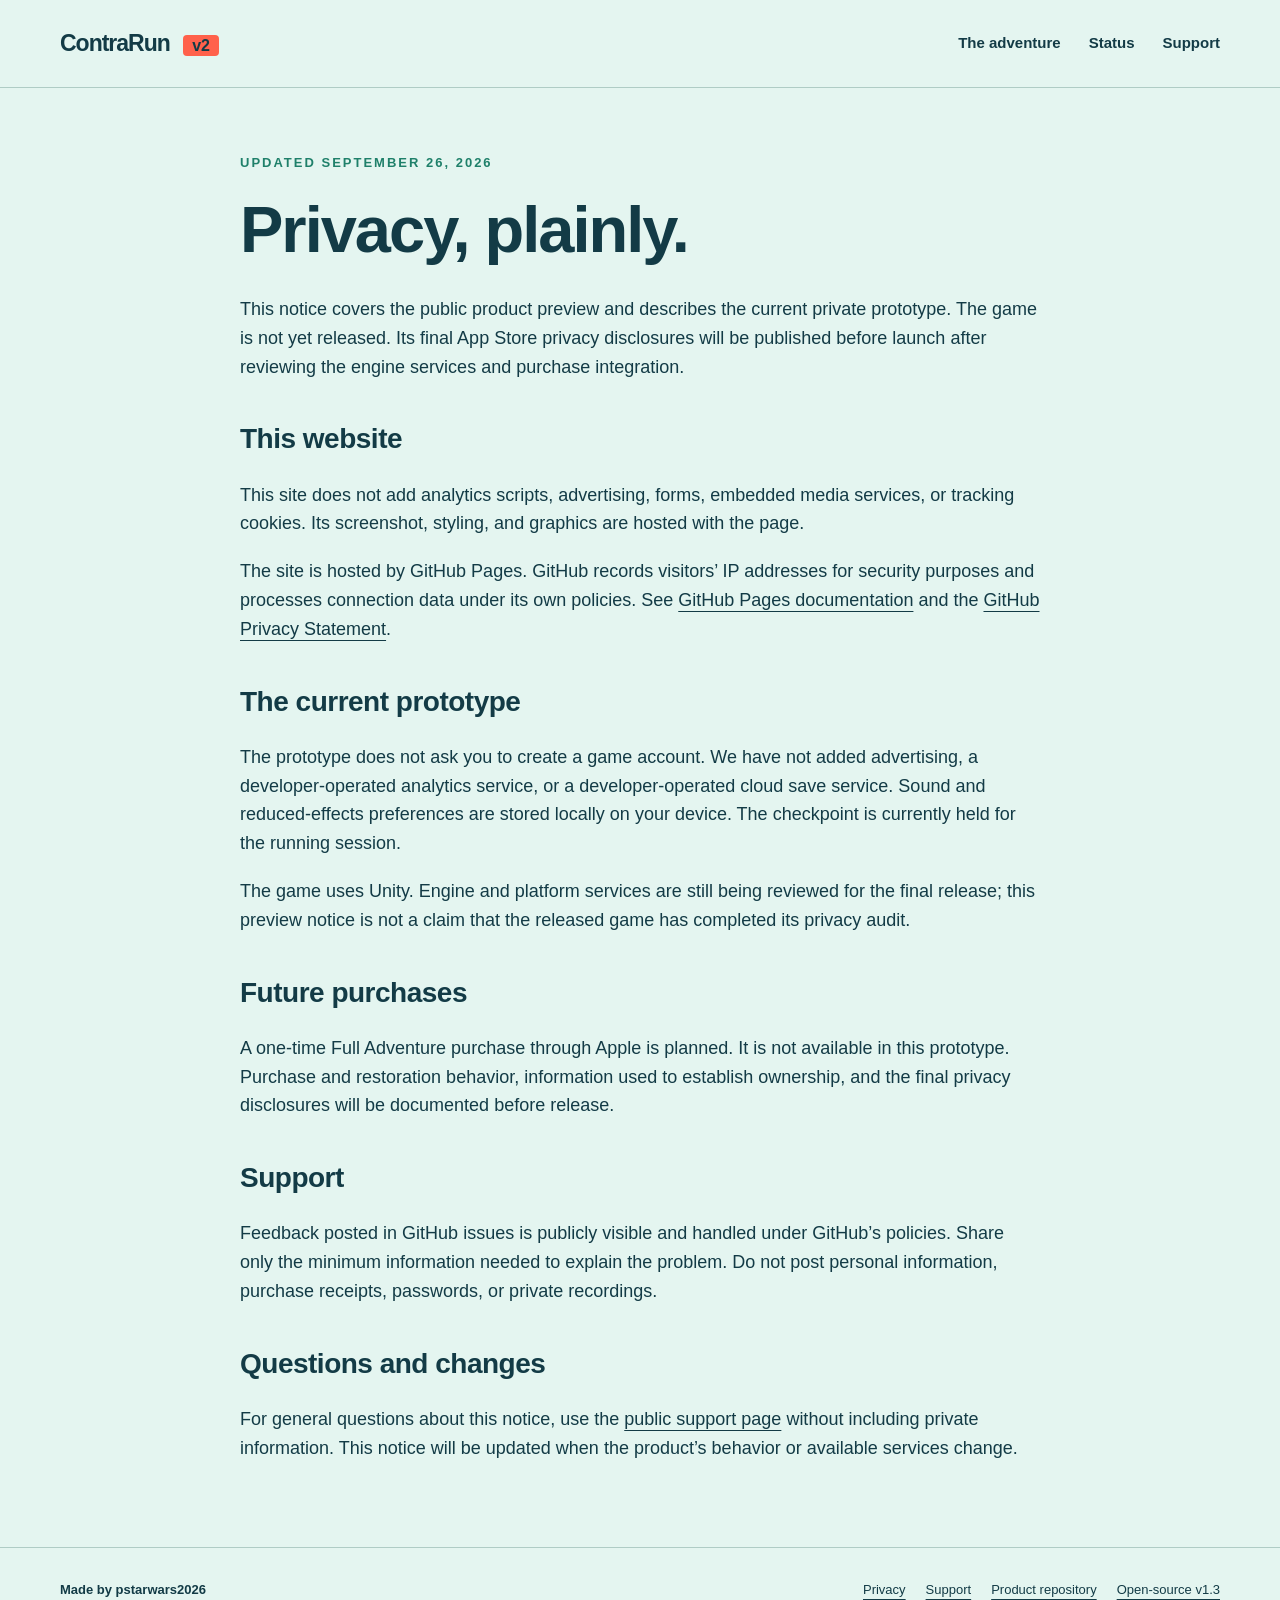
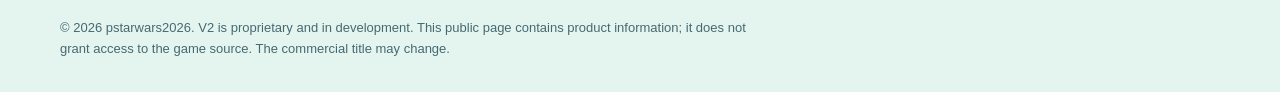
==== privacy.html @ 37de3c6c "Publish product preview, support, privacy and development status" ====
<!doctype html><html lang="en"><head><meta charset="utf-8"><meta name="viewport" content="width=device-width,initial-scale=1"><meta name="description" content="Privacy information for this product preview website and the private ContraRun v2 prototype."><meta name="theme-color" content="#e4f5f0"><title>Privacy notice · ContraRun v2</title><link rel="stylesheet" href="style.css"><link rel="icon" href="assets/mark.svg" type="image/svg+xml"></head><body><a class="skip" href="#main">Skip to content</a><header><nav class="wrap" aria-label="Main navigation"><a class="brand" href="./">ContraRun <span>v2</span></a><div class="navlinks"><a href="./#adventure">The adventure</a><a href="status.html">Status</a><a href="support.html">Support</a></div></nav></header><main id="main" class="content wrap"><p class="eyebrow">Updated September 26, 2026</p><h1>Privacy, plainly.</h1><p>This notice covers the public product preview and describes the current private prototype. The game is not yet released. Its final App Store privacy disclosures will be published before launch after reviewing the engine services and purchase integration.</p><h2>This website</h2><p>This site does not add analytics scripts, advertising, forms, embedded media services, or tracking cookies. Its screenshot, styling, and graphics are hosted with the page.</p><p>The site is hosted by GitHub Pages. GitHub records visitors’ IP addresses for security purposes and processes connection data under its own policies. See <a href="https://docs.github.com/en/pages/getting-started-with-github-pages/what-is-github-pages">GitHub Pages documentation</a> and the <a href="https://docs.github.com/en/site-policy/privacy-policies/github-general-privacy-statement">GitHub Privacy Statement</a>.</p><h2>The current prototype</h2><p>The prototype does not ask you to create a game account. We have not added advertising, a developer-operated analytics service, or a developer-operated cloud save service. Sound and reduced-effects preferences are stored locally on your device. The checkpoint is currently held for the running session.</p><p>The game uses Unity. Engine and platform services are still being reviewed for the final release; this preview notice is not a claim that the released game has completed its privacy audit.</p><h2>Future purchases</h2><p>A one-time Full Adventure purchase through Apple is planned. It is not available in this prototype. Purchase and restoration behavior, information used to establish ownership, and the final privacy disclosures will be documented before release.</p><h2>Support</h2><p>Feedback posted in GitHub issues is publicly visible and handled under GitHub’s policies. Share only the minimum information needed to explain the problem. Do not post personal information, purchase receipts, passwords, or private recordings.</p><h2>Questions and changes</h2><p>For general questions about this notice, use the <a href="https://github.com/pstarwars2026/contra-run-v2/issues/new/choose">public support page</a> without including private information. This notice will be updated when the product’s behavior or available services change.</p></main><footer><div class="wrap"><div class="footrow"><strong>Made by pstarwars2026</strong><div class="footlinks"><a href="privacy.html">Privacy</a><a href="support.html">Support</a><a href="https://github.com/pstarwars2026/contra-run-v2">Product repository</a><a href="https://github.com/pstarwars2026/contra-run">Open-source v1.3</a></div></div><p>© 2026 pstarwars2026. V2 is proprietary and in development. This public page contains product information; it does not grant access to the game source. The commercial title may change.</p></div></footer></body></html>
---- style.css ----
@charset "UTF-8";
:root{--sky:#e4f5f0;--ink:#133b46;--coral:#ff614b;--sun:#f3ca65;--green:#1f806a;--paper:#fcfffe;--line:#afccc5;color-scheme:light}*{box-sizing:border-box}html{scroll-behavior:smooth}body{margin:0;background:var(--sky);color:var(--ink);font:18px/1.6 Avenir Next,Avenir,Segoe UI,sans-serif}a{color:inherit;text-underline-offset:5px}a:hover{color:var(--green)}a:focus-visible,summary:focus-visible{outline:3px solid var(--coral);outline-offset:5px}.skip{position:absolute;left:20px;top:-100px;background:white;padding:8px;z-index:10}.skip:focus{top:12px}.wrap{width:min(1160px,calc(100% - 48px));margin:auto}header{padding:25px 0;border-bottom:1px solid var(--line)}nav{display:flex;align-items:center;justify-content:space-between;gap:20px}.brand{font-weight:850;font-size:23px;text-decoration:none;letter-spacing:-1px}.brand span{background:var(--coral);color:var(--ink);padding:2px 9px;margin-left:8px;border-radius:4px;font-size:16px;letter-spacing:0}.navlinks{display:flex;gap:28px;font-size:15px;font-weight:700}.navlinks a{text-decoration:none}.eyebrow{font-size:13px;text-transform:uppercase;letter-spacing:2px;font-weight:800;color:var(--green)}.hero{padding:70px 0 40px}.hero-copy{display:grid;grid-template-columns:1.2fr 1fr;gap:60px;align-items:end}.hero h1{font-family:Avenir Next Condensed,Impact,Arial Narrow,sans-serif;font-size:clamp(56px,7.7vw,102px);line-height:.98;letter-spacing:-3px;margin:22px 0 25px;font-weight:900}.hero h1 span{color:var(--green)}.lede{font-size:20px;max-width:510px;margin:0 0 24px}.status-tag{display:inline-flex;align-items:center;gap:9px;font-size:13px;letter-spacing:.5px;font-weight:800;padding:7px 12px;border:1px solid var(--line);border-radius:30px}.status-tag:before{content:"";width:8px;height:8px;background:var(--coral);border-radius:50%}.actions{display:flex;gap:22px;align-items:center;flex-wrap:wrap;margin:25px 0}.button{display:inline-block;background:var(--ink);color:var(--paper);padding:13px 21px;text-decoration:none;border-radius:5px;font-size:15px;font-weight:800}.button:hover{background:var(--green);color:white}.note{font-size:14px;line-height:1.5;color:#466970}.screen{margin:40px 0 0;background:var(--ink);border:10px solid var(--ink);border-radius:8px;box-shadow:12px 12px 0 var(--sun);overflow:hidden}.screen figcaption{display:flex;justify-content:space-between;gap:15px;color:var(--paper);font:12px/1.5 Avenir Next,sans-serif;padding:5px 7px 14px;text-transform:uppercase;letter-spacing:1px}.screen img{width:100%;height:auto;display:block;border-radius:2px}.sequence{display:grid;grid-template-columns:repeat(3,1fr);gap:35px;padding:65px 0}.sequence article{border-top:4px solid var(--green);padding-top:15px}.sequence article:nth-child(2){border-color:var(--coral)}.sequence article:nth-child(3){border-color:var(--sun)}h2{font-size:clamp(29px,4vw,46px);line-height:1.15;letter-spacing:-1px;margin:12px 0 25px}h3{font-size:23px;line-height:1.3;margin:0 0 12px}p{margin:0 0 19px}.sequence p{font-size:16px;max-width:320px}.band{background:var(--paper);border-top:1px solid var(--line);border-bottom:1px solid var(--line);padding:70px 0}.split{display:grid;grid-template-columns:1fr 1.3fr;gap:65px}.tiers{display:grid;grid-template-columns:1fr 1fr;gap:30px}.tier{border-left:3px solid var(--green);padding-left:22px}.tier:last-child{border-color:var(--coral)}.tier ul{padding-left:20px;font-size:16px}.small{font-size:14px}.section{padding:65px 0}.status-list{margin:25px 0;list-style:none;padding:0}.status-list li{display:grid;grid-template-columns:180px 1fr;gap:25px;border-top:1px solid var(--line);padding:18px 0;font-size:17px}.status-list strong{color:var(--green)}.content{max-width:800px;padding-top:65px;padding-bottom:65px}.content h1{font-size:clamp(40px,6vw,65px);line-height:1.1;letter-spacing:-2px;margin:20px 0 30px}.content h2{font-size:28px;letter-spacing:-.5px;margin-top:42px}.content h3{font-size:21px;margin-top:28px}.content ul{padding-left:23px}.callout{padding:24px;background:var(--paper);border-left:4px solid var(--coral);margin:26px 0}table{border-collapse:collapse;width:100%;font-size:16px;margin:20px 0}th,td{text-align:left;border-bottom:1px solid var(--line);padding:13px 12px 13px 0;vertical-align:top}footer{border-top:1px solid var(--line);padding:32px 0;font-size:13px}.footrow{display:flex;justify-content:space-between;gap:25px}.footlinks{display:flex;gap:20px;flex-wrap:wrap}footer p{max-width:700px;margin:18px 0 0;color:#466970}@media(max-width:760px){.wrap{width:calc(100% - 36px)}nav{align-items:flex-start;gap:18px;flex-direction:column}.navlinks{gap:22px}.hero{padding-top:42px}.hero-copy,.split{grid-template-columns:1fr;gap:20px}.hero h1{letter-spacing:-2px;margin-top:18px}.lede{font-size:18px}.screen{border-width:6px;margin-top:25px;box-shadow:6px 6px 0 var(--sun)}.screen figcaption{font-size:9px;padding-bottom:8px;letter-spacing:.5px}.sequence{grid-template-columns:1fr;gap:26px;padding:45px 0}.sequence p{max-width:none}.tiers{gap:22px}.band,.section{padding:45px 0}.status-list li{grid-template-columns:1fr;gap:7px}.footrow{flex-direction:column}.content{padding-top:40px}.content h1{letter-spacing:-1px}}@media(max-width:410px){.tiers{grid-template-columns:1fr}.navlinks{font-size:14px;gap:18px}}@media(prefers-reduced-motion:reduce){html{scroll-behavior:auto}}
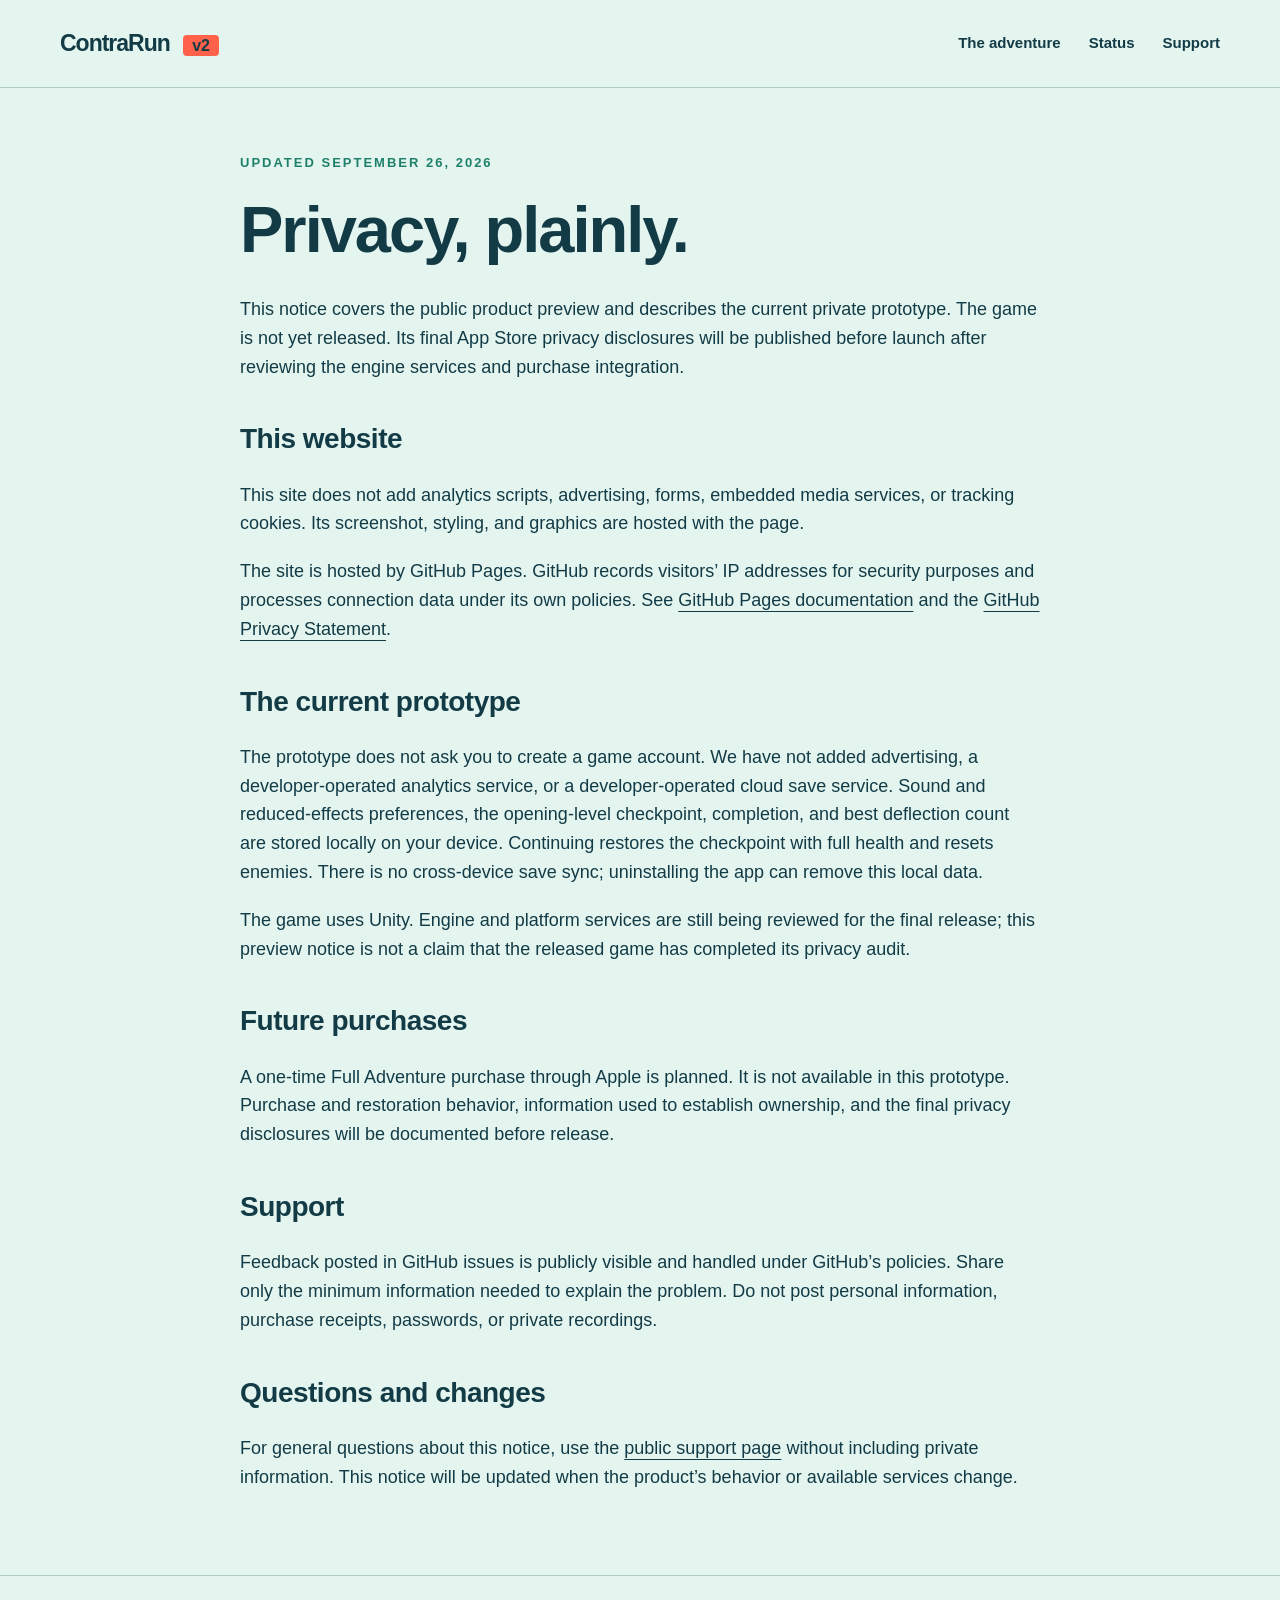
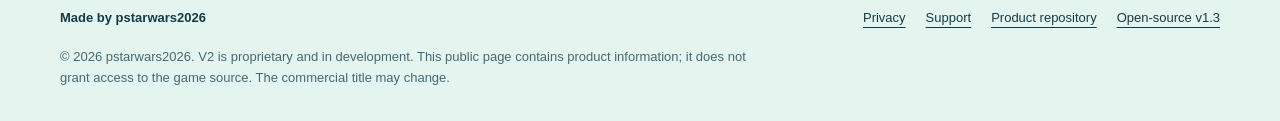
==== commit 63c84516: "Document local checkpoint continuation and completion" ====
--- a/privacy.html
+++ b/privacy.html
@@ -1 +1 @@
-<!doctype html><html lang="en"><head><meta charset="utf-8"><meta name="viewport" content="width=device-width,initial-scale=1"><meta name="description" content="Privacy information for this product preview website and the private ContraRun v2 prototype."><meta name="theme-color" content="#e4f5f0"><title>Privacy notice · ContraRun v2</title><link rel="stylesheet" href="style.css"><link rel="icon" href="assets/mark.svg" type="image/svg+xml"></head><body><a class="skip" href="#main">Skip to content</a><header><nav class="wrap" aria-label="Main navigation"><a class="brand" href="./">ContraRun <span>v2</span></a><div class="navlinks"><a href="./#adventure">The adventure</a><a href="status.html">Status</a><a href="support.html">Support</a></div></nav></header><main id="main" class="content wrap"><p class="eyebrow">Updated September 26, 2026</p><h1>Privacy, plainly.</h1><p>This notice covers the public product preview and describes the current private prototype. The game is not yet released. Its final App Store privacy disclosures will be published before launch after reviewing the engine services and purchase integration.</p><h2>This website</h2><p>This site does not add analytics scripts, advertising, forms, embedded media services, or tracking cookies. Its screenshot, styling, and graphics are hosted with the page.</p><p>The site is hosted by GitHub Pages. GitHub records visitors’ IP addresses for security purposes and processes connection data under its own policies. See <a href="https://docs.github.com/en/pages/getting-started-with-github-pages/what-is-github-pages">GitHub Pages documentation</a> and the <a href="https://docs.github.com/en/site-policy/privacy-policies/github-general-privacy-statement">GitHub Privacy Statement</a>.</p><h2>The current prototype</h2><p>The prototype does not ask you to create a game account. We have not added advertising, a developer-operated analytics service, or a developer-operated cloud save service. Sound and reduced-effects preferences are stored locally on your device. The checkpoint is currently held for the running session.</p><p>The game uses Unity. Engine and platform services are still being reviewed for the final release; this preview notice is not a claim that the released game has completed its privacy audit.</p><h2>Future purchases</h2><p>A one-time Full Adventure purchase through Apple is planned. It is not available in this prototype. Purchase and restoration behavior, information used to establish ownership, and the final privacy disclosures will be documented before release.</p><h2>Support</h2><p>Feedback posted in GitHub issues is publicly visible and handled under GitHub’s policies. Share only the minimum information needed to explain the problem. Do not post personal information, purchase receipts, passwords, or private recordings.</p><h2>Questions and changes</h2><p>For general questions about this notice, use the <a href="https://github.com/pstarwars2026/contra-run-v2/issues/new/choose">public support page</a> without including private information. This notice will be updated when the product’s behavior or available services change.</p></main><footer><div class="wrap"><div class="footrow"><strong>Made by pstarwars2026</strong><div class="footlinks"><a href="privacy.html">Privacy</a><a href="support.html">Support</a><a href="https://github.com/pstarwars2026/contra-run-v2">Product repository</a><a href="https://github.com/pstarwars2026/contra-run">Open-source v1.3</a></div></div><p>© 2026 pstarwars2026. V2 is proprietary and in development. This public page contains product information; it does not grant access to the game source. The commercial title may change.</p></div></footer></body></html>+<!doctype html><html lang="en"><head><meta charset="utf-8"><meta name="viewport" content="width=device-width,initial-scale=1"><meta name="description" content="Privacy information for this product preview website and the private ContraRun v2 prototype."><meta name="theme-color" content="#e4f5f0"><title>Privacy notice · ContraRun v2</title><link rel="stylesheet" href="style.css"><link rel="icon" href="assets/mark.svg" type="image/svg+xml"></head><body><a class="skip" href="#main">Skip to content</a><header><nav class="wrap" aria-label="Main navigation"><a class="brand" href="./">ContraRun <span>v2</span></a><div class="navlinks"><a href="./#adventure">The adventure</a><a href="status.html">Status</a><a href="support.html">Support</a></div></nav></header><main id="main" class="content wrap"><p class="eyebrow">Updated September 26, 2026</p><h1>Privacy, plainly.</h1><p>This notice covers the public product preview and describes the current private prototype. The game is not yet released. Its final App Store privacy disclosures will be published before launch after reviewing the engine services and purchase integration.</p><h2>This website</h2><p>This site does not add analytics scripts, advertising, forms, embedded media services, or tracking cookies. Its screenshot, styling, and graphics are hosted with the page.</p><p>The site is hosted by GitHub Pages. GitHub records visitors’ IP addresses for security purposes and processes connection data under its own policies. See <a href="https://docs.github.com/en/pages/getting-started-with-github-pages/what-is-github-pages">GitHub Pages documentation</a> and the <a href="https://docs.github.com/en/site-policy/privacy-policies/github-general-privacy-statement">GitHub Privacy Statement</a>.</p><h2>The current prototype</h2><p>The prototype does not ask you to create a game account. We have not added advertising, a developer-operated analytics service, or a developer-operated cloud save service. Sound and reduced-effects preferences, the opening-level checkpoint, completion, and best deflection count are stored locally on your device. Continuing restores the checkpoint with full health and resets enemies. There is no cross-device save sync; uninstalling the app can remove this local data.</p><p>The game uses Unity. Engine and platform services are still being reviewed for the final release; this preview notice is not a claim that the released game has completed its privacy audit.</p><h2>Future purchases</h2><p>A one-time Full Adventure purchase through Apple is planned. It is not available in this prototype. Purchase and restoration behavior, information used to establish ownership, and the final privacy disclosures will be documented before release.</p><h2>Support</h2><p>Feedback posted in GitHub issues is publicly visible and handled under GitHub’s policies. Share only the minimum information needed to explain the problem. Do not post personal information, purchase receipts, passwords, or private recordings.</p><h2>Questions and changes</h2><p>For general questions about this notice, use the <a href="https://github.com/pstarwars2026/contra-run-v2/issues/new/choose">public support page</a> without including private information. This notice will be updated when the product’s behavior or available services change.</p></main><footer><div class="wrap"><div class="footrow"><strong>Made by pstarwars2026</strong><div class="footlinks"><a href="privacy.html">Privacy</a><a href="support.html">Support</a><a href="https://github.com/pstarwars2026/contra-run-v2">Product repository</a><a href="https://github.com/pstarwars2026/contra-run">Open-source v1.3</a></div></div><p>© 2026 pstarwars2026. V2 is proprietary and in development. This public page contains product information; it does not grant access to the game source. The commercial title may change.</p></div></footer></body></html>
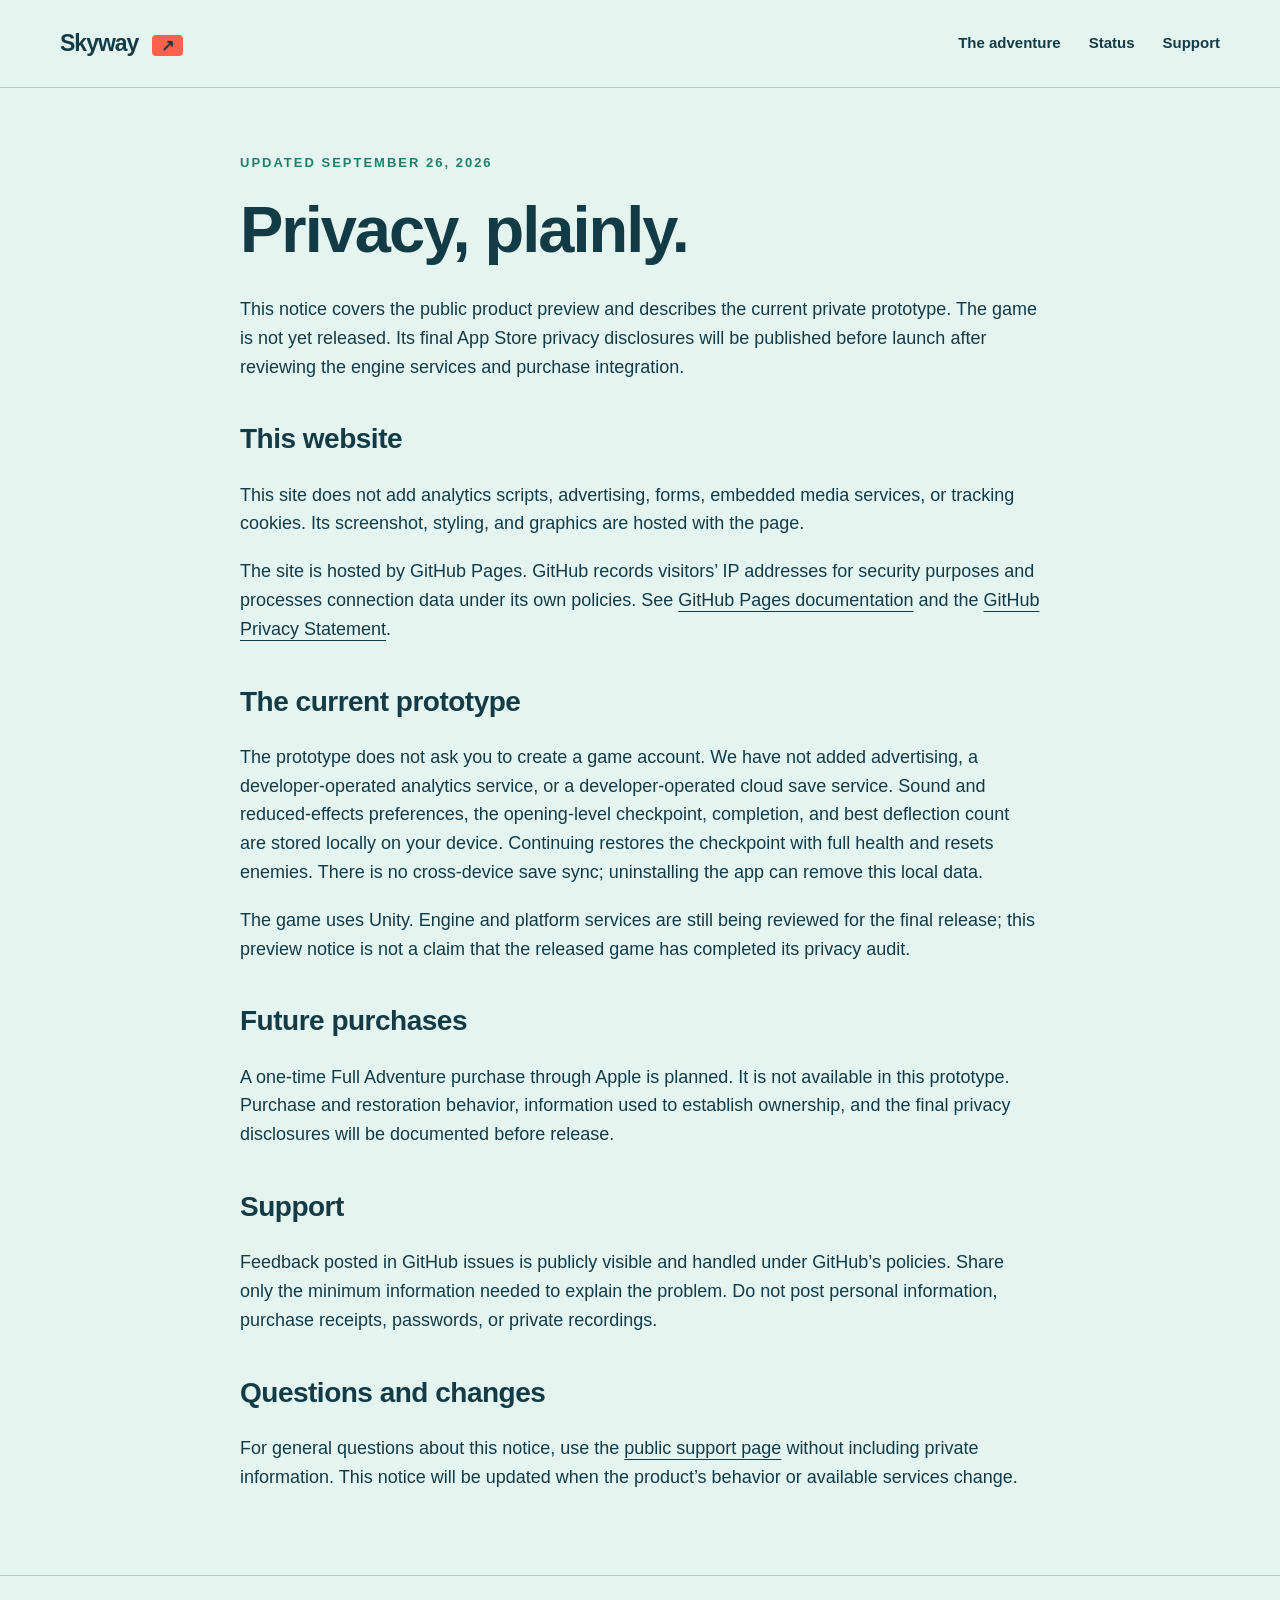
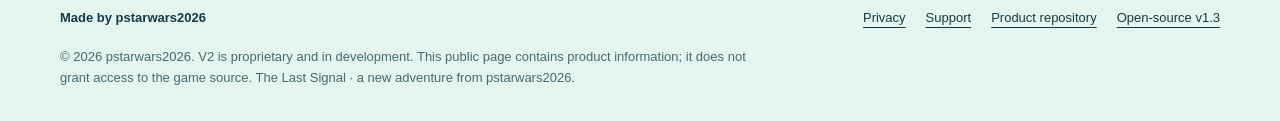
==== commit b08f6871: "Name the game Skyway: The Last Signal and set planned Full Adventure price" ====
--- a/privacy.html
+++ b/privacy.html
@@ -1 +1 @@
-<!doctype html><html lang="en"><head><meta charset="utf-8"><meta name="viewport" content="width=device-width,initial-scale=1"><meta name="description" content="Privacy information for this product preview website and the private ContraRun v2 prototype."><meta name="theme-color" content="#e4f5f0"><title>Privacy notice · ContraRun v2</title><link rel="stylesheet" href="style.css"><link rel="icon" href="assets/mark.svg" type="image/svg+xml"></head><body><a class="skip" href="#main">Skip to content</a><header><nav class="wrap" aria-label="Main navigation"><a class="brand" href="./">ContraRun <span>v2</span></a><div class="navlinks"><a href="./#adventure">The adventure</a><a href="status.html">Status</a><a href="support.html">Support</a></div></nav></header><main id="main" class="content wrap"><p class="eyebrow">Updated September 26, 2026</p><h1>Privacy, plainly.</h1><p>This notice covers the public product preview and describes the current private prototype. The game is not yet released. Its final App Store privacy disclosures will be published before launch after reviewing the engine services and purchase integration.</p><h2>This website</h2><p>This site does not add analytics scripts, advertising, forms, embedded media services, or tracking cookies. Its screenshot, styling, and graphics are hosted with the page.</p><p>The site is hosted by GitHub Pages. GitHub records visitors’ IP addresses for security purposes and processes connection data under its own policies. See <a href="https://docs.github.com/en/pages/getting-started-with-github-pages/what-is-github-pages">GitHub Pages documentation</a> and the <a href="https://docs.github.com/en/site-policy/privacy-policies/github-general-privacy-statement">GitHub Privacy Statement</a>.</p><h2>The current prototype</h2><p>The prototype does not ask you to create a game account. We have not added advertising, a developer-operated analytics service, or a developer-operated cloud save service. Sound and reduced-effects preferences, the opening-level checkpoint, completion, and best deflection count are stored locally on your device. Continuing restores the checkpoint with full health and resets enemies. There is no cross-device save sync; uninstalling the app can remove this local data.</p><p>The game uses Unity. Engine and platform services are still being reviewed for the final release; this preview notice is not a claim that the released game has completed its privacy audit.</p><h2>Future purchases</h2><p>A one-time Full Adventure purchase through Apple is planned. It is not available in this prototype. Purchase and restoration behavior, information used to establish ownership, and the final privacy disclosures will be documented before release.</p><h2>Support</h2><p>Feedback posted in GitHub issues is publicly visible and handled under GitHub’s policies. Share only the minimum information needed to explain the problem. Do not post personal information, purchase receipts, passwords, or private recordings.</p><h2>Questions and changes</h2><p>For general questions about this notice, use the <a href="https://github.com/pstarwars2026/contra-run-v2/issues/new/choose">public support page</a> without including private information. This notice will be updated when the product’s behavior or available services change.</p></main><footer><div class="wrap"><div class="footrow"><strong>Made by pstarwars2026</strong><div class="footlinks"><a href="privacy.html">Privacy</a><a href="support.html">Support</a><a href="https://github.com/pstarwars2026/contra-run-v2">Product repository</a><a href="https://github.com/pstarwars2026/contra-run">Open-source v1.3</a></div></div><p>© 2026 pstarwars2026. V2 is proprietary and in development. This public page contains product information; it does not grant access to the game source. The commercial title may change.</p></div></footer></body></html>+<!doctype html><html lang="en"><head><meta charset="utf-8"><meta name="viewport" content="width=device-width,initial-scale=1"><meta name="description" content="Privacy information for this product preview website and the private Skyway prototype."><meta name="theme-color" content="#e4f5f0"><title>Privacy notice · Skyway</title><link rel="stylesheet" href="style.css"><link rel="icon" href="assets/mark.svg" type="image/svg+xml"></head><body><a class="skip" href="#main">Skip to content</a><header><nav class="wrap" aria-label="Main navigation"><a class="brand" href="./">Skyway <span>↗</span></a><div class="navlinks"><a href="./#adventure">The adventure</a><a href="status.html">Status</a><a href="support.html">Support</a></div></nav></header><main id="main" class="content wrap"><p class="eyebrow">Updated September 26, 2026</p><h1>Privacy, plainly.</h1><p>This notice covers the public product preview and describes the current private prototype. The game is not yet released. Its final App Store privacy disclosures will be published before launch after reviewing the engine services and purchase integration.</p><h2>This website</h2><p>This site does not add analytics scripts, advertising, forms, embedded media services, or tracking cookies. Its screenshot, styling, and graphics are hosted with the page.</p><p>The site is hosted by GitHub Pages. GitHub records visitors’ IP addresses for security purposes and processes connection data under its own policies. See <a href="https://docs.github.com/en/pages/getting-started-with-github-pages/what-is-github-pages">GitHub Pages documentation</a> and the <a href="https://docs.github.com/en/site-policy/privacy-policies/github-general-privacy-statement">GitHub Privacy Statement</a>.</p><h2>The current prototype</h2><p>The prototype does not ask you to create a game account. We have not added advertising, a developer-operated analytics service, or a developer-operated cloud save service. Sound and reduced-effects preferences, the opening-level checkpoint, completion, and best deflection count are stored locally on your device. Continuing restores the checkpoint with full health and resets enemies. There is no cross-device save sync; uninstalling the app can remove this local data.</p><p>The game uses Unity. Engine and platform services are still being reviewed for the final release; this preview notice is not a claim that the released game has completed its privacy audit.</p><h2>Future purchases</h2><p>A one-time Full Adventure purchase through Apple is planned. It is not available in this prototype. Purchase and restoration behavior, information used to establish ownership, and the final privacy disclosures will be documented before release.</p><h2>Support</h2><p>Feedback posted in GitHub issues is publicly visible and handled under GitHub’s policies. Share only the minimum information needed to explain the problem. Do not post personal information, purchase receipts, passwords, or private recordings.</p><h2>Questions and changes</h2><p>For general questions about this notice, use the <a href="https://github.com/pstarwars2026/skyway/issues/new/choose">public support page</a> without including private information. This notice will be updated when the product’s behavior or available services change.</p></main><footer><div class="wrap"><div class="footrow"><strong>Made by pstarwars2026</strong><div class="footlinks"><a href="privacy.html">Privacy</a><a href="support.html">Support</a><a href="https://github.com/pstarwars2026/skyway">Product repository</a><a href="https://github.com/pstarwars2026/contra-run">Open-source v1.3</a></div></div><p>© 2026 pstarwars2026. V2 is proprietary and in development. This public page contains product information; it does not grant access to the game source. The Last Signal · a new adventure from pstarwars2026.</p></div></footer></body></html>
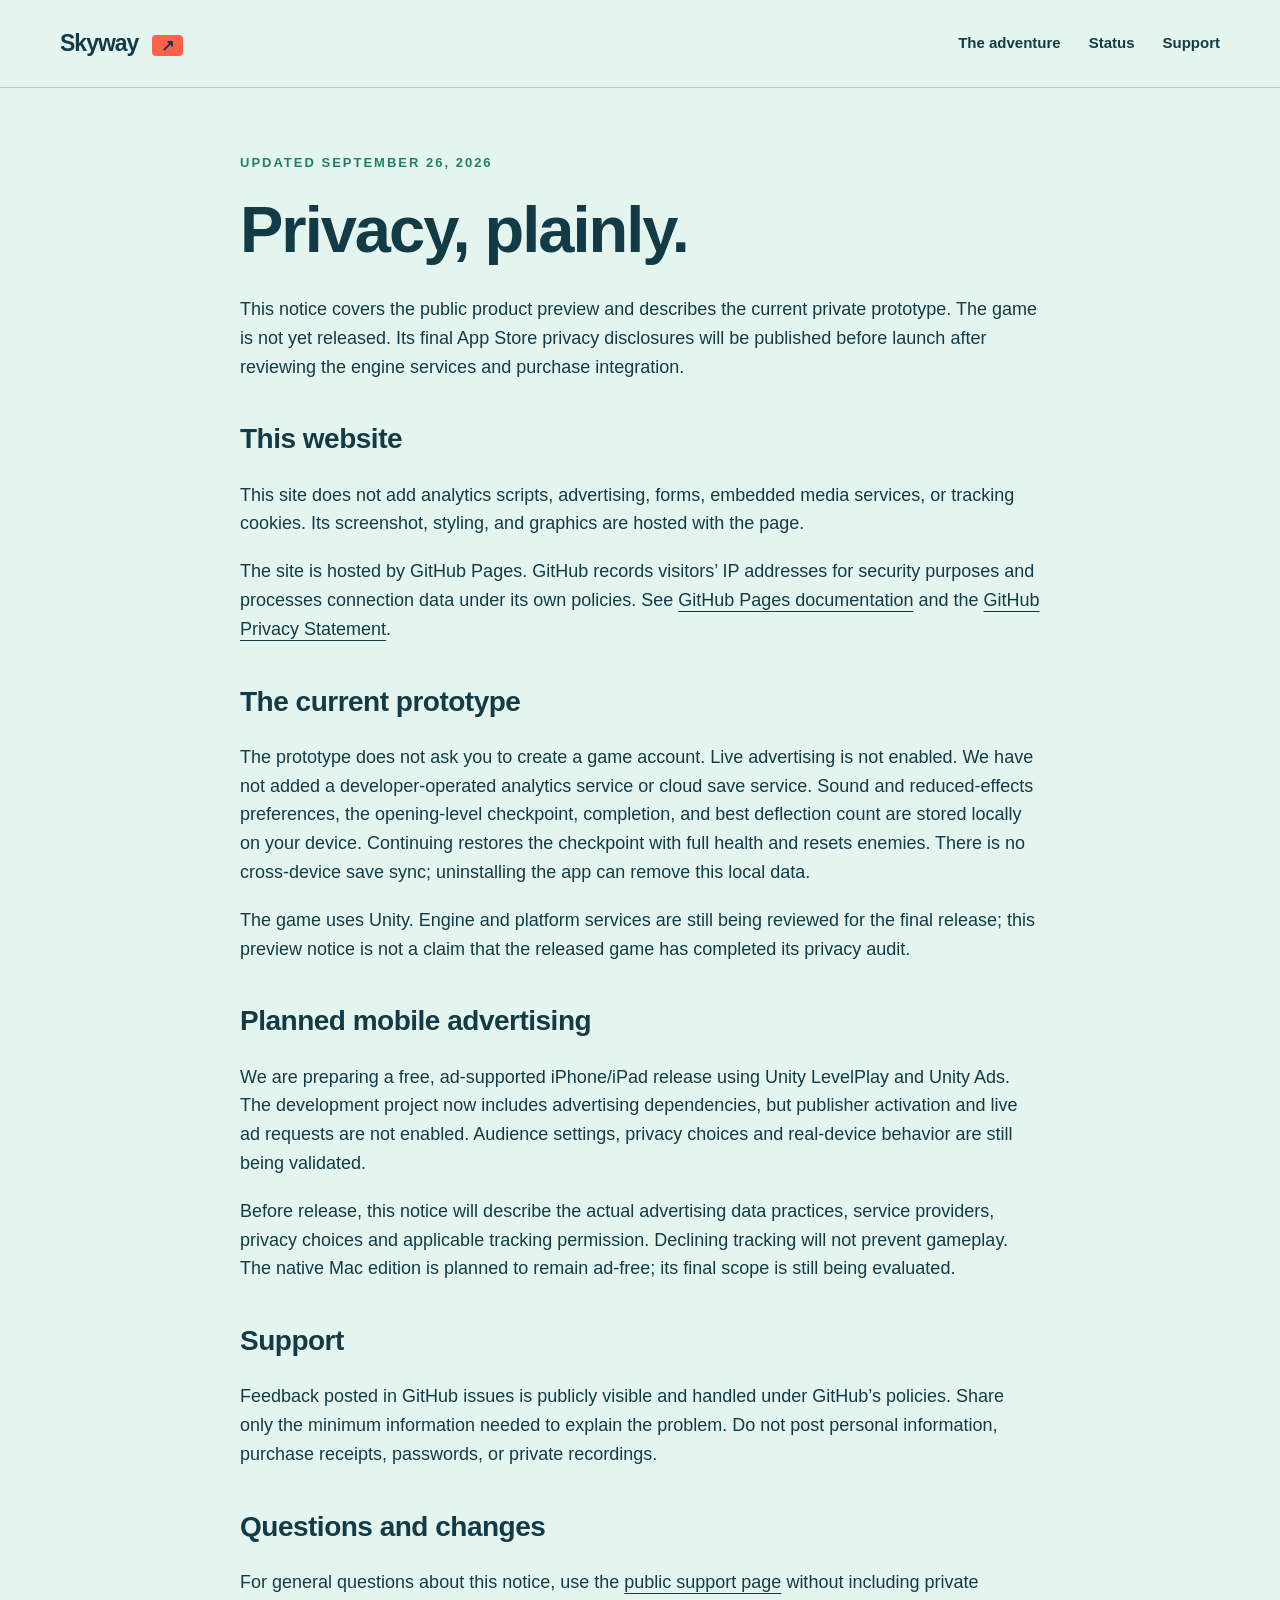
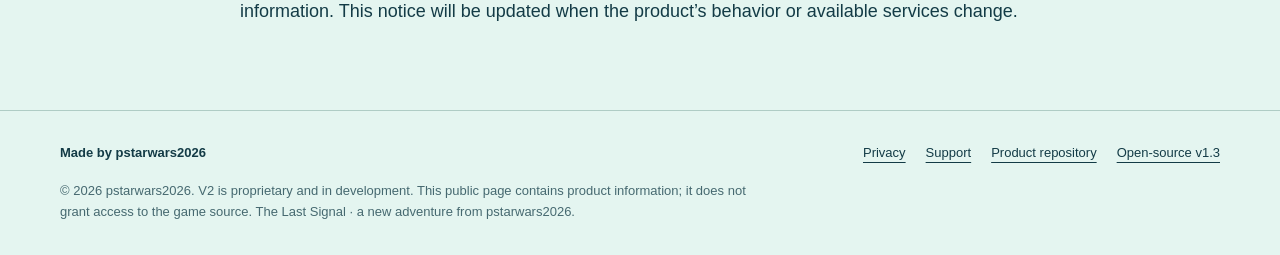
==== commit 02de8813: "Describe the planned free ad-supported mobile release" ====
--- a/privacy.html
+++ b/privacy.html
@@ -1 +1 @@
-<!doctype html><html lang="en"><head><meta charset="utf-8"><meta name="viewport" content="width=device-width,initial-scale=1"><meta name="description" content="Privacy information for this product preview website and the private Skyway prototype."><meta name="theme-color" content="#e4f5f0"><title>Privacy notice · Skyway</title><link rel="stylesheet" href="style.css"><link rel="icon" href="assets/mark.svg" type="image/svg+xml"></head><body><a class="skip" href="#main">Skip to content</a><header><nav class="wrap" aria-label="Main navigation"><a class="brand" href="./">Skyway <span>↗</span></a><div class="navlinks"><a href="./#adventure">The adventure</a><a href="status.html">Status</a><a href="support.html">Support</a></div></nav></header><main id="main" class="content wrap"><p class="eyebrow">Updated September 26, 2026</p><h1>Privacy, plainly.</h1><p>This notice covers the public product preview and describes the current private prototype. The game is not yet released. Its final App Store privacy disclosures will be published before launch after reviewing the engine services and purchase integration.</p><h2>This website</h2><p>This site does not add analytics scripts, advertising, forms, embedded media services, or tracking cookies. Its screenshot, styling, and graphics are hosted with the page.</p><p>The site is hosted by GitHub Pages. GitHub records visitors’ IP addresses for security purposes and processes connection data under its own policies. See <a href="https://docs.github.com/en/pages/getting-started-with-github-pages/what-is-github-pages">GitHub Pages documentation</a> and the <a href="https://docs.github.com/en/site-policy/privacy-policies/github-general-privacy-statement">GitHub Privacy Statement</a>.</p><h2>The current prototype</h2><p>The prototype does not ask you to create a game account. We have not added advertising, a developer-operated analytics service, or a developer-operated cloud save service. Sound and reduced-effects preferences, the opening-level checkpoint, completion, and best deflection count are stored locally on your device. Continuing restores the checkpoint with full health and resets enemies. There is no cross-device save sync; uninstalling the app can remove this local data.</p><p>The game uses Unity. Engine and platform services are still being reviewed for the final release; this preview notice is not a claim that the released game has completed its privacy audit.</p><h2>Future purchases</h2><p>A one-time Full Adventure purchase through Apple is planned. It is not available in this prototype. Purchase and restoration behavior, information used to establish ownership, and the final privacy disclosures will be documented before release.</p><h2>Support</h2><p>Feedback posted in GitHub issues is publicly visible and handled under GitHub’s policies. Share only the minimum information needed to explain the problem. Do not post personal information, purchase receipts, passwords, or private recordings.</p><h2>Questions and changes</h2><p>For general questions about this notice, use the <a href="https://github.com/pstarwars2026/skyway/issues/new/choose">public support page</a> without including private information. This notice will be updated when the product’s behavior or available services change.</p></main><footer><div class="wrap"><div class="footrow"><strong>Made by pstarwars2026</strong><div class="footlinks"><a href="privacy.html">Privacy</a><a href="support.html">Support</a><a href="https://github.com/pstarwars2026/skyway">Product repository</a><a href="https://github.com/pstarwars2026/contra-run">Open-source v1.3</a></div></div><p>© 2026 pstarwars2026. V2 is proprietary and in development. This public page contains product information; it does not grant access to the game source. The Last Signal · a new adventure from pstarwars2026.</p></div></footer></body></html>+<!doctype html><html lang="en"><head><meta charset="utf-8"><meta name="viewport" content="width=device-width,initial-scale=1"><meta name="description" content="Privacy information for this product preview website and the private Skyway prototype."><meta name="theme-color" content="#e4f5f0"><title>Privacy notice · Skyway</title><link rel="stylesheet" href="style.css"><link rel="icon" href="assets/mark.svg" type="image/svg+xml"></head><body><a class="skip" href="#main">Skip to content</a><header><nav class="wrap" aria-label="Main navigation"><a class="brand" href="./">Skyway <span>↗</span></a><div class="navlinks"><a href="./#adventure">The adventure</a><a href="status.html">Status</a><a href="support.html">Support</a></div></nav></header><main id="main" class="content wrap"><p class="eyebrow">Updated September 26, 2026</p><h1>Privacy, plainly.</h1><p>This notice covers the public product preview and describes the current private prototype. The game is not yet released. Its final App Store privacy disclosures will be published before launch after reviewing the engine services and purchase integration.</p><h2>This website</h2><p>This site does not add analytics scripts, advertising, forms, embedded media services, or tracking cookies. Its screenshot, styling, and graphics are hosted with the page.</p><p>The site is hosted by GitHub Pages. GitHub records visitors’ IP addresses for security purposes and processes connection data under its own policies. See <a href="https://docs.github.com/en/pages/getting-started-with-github-pages/what-is-github-pages">GitHub Pages documentation</a> and the <a href="https://docs.github.com/en/site-policy/privacy-policies/github-general-privacy-statement">GitHub Privacy Statement</a>.</p><h2>The current prototype</h2><p>The prototype does not ask you to create a game account. Live advertising is not enabled. We have not added a developer-operated analytics service or cloud save service. Sound and reduced-effects preferences, the opening-level checkpoint, completion, and best deflection count are stored locally on your device. Continuing restores the checkpoint with full health and resets enemies. There is no cross-device save sync; uninstalling the app can remove this local data.</p><p>The game uses Unity. Engine and platform services are still being reviewed for the final release; this preview notice is not a claim that the released game has completed its privacy audit.</p><h2>Planned mobile advertising</h2><p>We are preparing a free, ad-supported iPhone/iPad release using Unity LevelPlay and Unity Ads. The development project now includes advertising dependencies, but publisher activation and live ad requests are not enabled. Audience settings, privacy choices and real-device behavior are still being validated.</p><p>Before release, this notice will describe the actual advertising data practices, service providers, privacy choices and applicable tracking permission. Declining tracking will not prevent gameplay. The native Mac edition is planned to remain ad-free; its final scope is still being evaluated.</p><h2>Support</h2><p>Feedback posted in GitHub issues is publicly visible and handled under GitHub’s policies. Share only the minimum information needed to explain the problem. Do not post personal information, purchase receipts, passwords, or private recordings.</p><h2>Questions and changes</h2><p>For general questions about this notice, use the <a href="https://github.com/pstarwars2026/skyway/issues/new/choose">public support page</a> without including private information. This notice will be updated when the product’s behavior or available services change.</p></main><footer><div class="wrap"><div class="footrow"><strong>Made by pstarwars2026</strong><div class="footlinks"><a href="privacy.html">Privacy</a><a href="support.html">Support</a><a href="https://github.com/pstarwars2026/skyway">Product repository</a><a href="https://github.com/pstarwars2026/contra-run">Open-source v1.3</a></div></div><p>© 2026 pstarwars2026. V2 is proprietary and in development. This public page contains product information; it does not grant access to the game source. The Last Signal · a new adventure from pstarwars2026.</p></div></footer></body></html>
--- a/style.css
+++ b/style.css
@@ -1,2 +1,4 @@
 @charset "UTF-8";
-:root{--sky:#e4f5f0;--ink:#133b46;--coral:#ff614b;--sun:#f3ca65;--green:#1f806a;--paper:#fcfffe;--line:#afccc5;color-scheme:light}*{box-sizing:border-box}html{scroll-behavior:smooth}body{margin:0;background:var(--sky);color:var(--ink);font:18px/1.6 Avenir Next,Avenir,Segoe UI,sans-serif}a{color:inherit;text-underline-offset:5px}a:hover{color:var(--green)}a:focus-visible,summary:focus-visible{outline:3px solid var(--coral);outline-offset:5px}.skip{position:absolute;left:20px;top:-100px;background:white;padding:8px;z-index:10}.skip:focus{top:12px}.wrap{width:min(1160px,calc(100% - 48px));margin:auto}header{padding:25px 0;border-bottom:1px solid var(--line)}nav{display:flex;align-items:center;justify-content:space-between;gap:20px}.brand{font-weight:850;font-size:23px;text-decoration:none;letter-spacing:-1px}.brand span{background:var(--coral);color:var(--ink);padding:2px 9px;margin-left:8px;border-radius:4px;font-size:16px;letter-spacing:0}.navlinks{display:flex;gap:28px;font-size:15px;font-weight:700}.navlinks a{text-decoration:none}.eyebrow{font-size:13px;text-transform:uppercase;letter-spacing:2px;font-weight:800;color:var(--green)}.hero{padding:70px 0 40px}.hero-copy{display:grid;grid-template-columns:1.2fr 1fr;gap:60px;align-items:end}.hero h1{font-family:Avenir Next Condensed,Impact,Arial Narrow,sans-serif;font-size:clamp(56px,7.7vw,102px);line-height:.98;letter-spacing:-3px;margin:22px 0 25px;font-weight:900}.hero h1 span{color:var(--green)}.lede{font-size:20px;max-width:510px;margin:0 0 24px}.status-tag{display:inline-flex;align-items:center;gap:9px;font-size:13px;letter-spacing:.5px;font-weight:800;padding:7px 12px;border:1px solid var(--line);border-radius:30px}.status-tag:before{content:"";width:8px;height:8px;background:var(--coral);border-radius:50%}.actions{display:flex;gap:22px;align-items:center;flex-wrap:wrap;margin:25px 0}.button{display:inline-block;background:var(--ink);color:var(--paper);padding:13px 21px;text-decoration:none;border-radius:5px;font-size:15px;font-weight:800}.button:hover{background:var(--green);color:white}.note{font-size:14px;line-height:1.5;color:#466970}.screen{margin:40px 0 0;background:var(--ink);border:10px solid var(--ink);border-radius:8px;box-shadow:12px 12px 0 var(--sun);overflow:hidden}.screen figcaption{display:flex;justify-content:space-between;gap:15px;color:var(--paper);font:12px/1.5 Avenir Next,sans-serif;padding:5px 7px 14px;text-transform:uppercase;letter-spacing:1px}.screen img{width:100%;height:auto;display:block;border-radius:2px}.sequence{display:grid;grid-template-columns:repeat(3,1fr);gap:35px;padding:65px 0}.sequence article{border-top:4px solid var(--green);padding-top:15px}.sequence article:nth-child(2){border-color:var(--coral)}.sequence article:nth-child(3){border-color:var(--sun)}h2{font-size:clamp(29px,4vw,46px);line-height:1.15;letter-spacing:-1px;margin:12px 0 25px}h3{font-size:23px;line-height:1.3;margin:0 0 12px}p{margin:0 0 19px}.sequence p{font-size:16px;max-width:320px}.band{background:var(--paper);border-top:1px solid var(--line);border-bottom:1px solid var(--line);padding:70px 0}.split{display:grid;grid-template-columns:1fr 1.3fr;gap:65px}.tiers{display:grid;grid-template-columns:1fr 1fr;gap:30px}.tier{border-left:3px solid var(--green);padding-left:22px}.tier:last-child{border-color:var(--coral)}.tier ul{padding-left:20px;font-size:16px}.small{font-size:14px}.section{padding:65px 0}.status-list{margin:25px 0;list-style:none;padding:0}.status-list li{display:grid;grid-template-columns:180px 1fr;gap:25px;border-top:1px solid var(--line);padding:18px 0;font-size:17px}.status-list strong{color:var(--green)}.content{max-width:800px;padding-top:65px;padding-bottom:65px}.content h1{font-size:clamp(40px,6vw,65px);line-height:1.1;letter-spacing:-2px;margin:20px 0 30px}.content h2{font-size:28px;letter-spacing:-.5px;margin-top:42px}.content h3{font-size:21px;margin-top:28px}.content ul{padding-left:23px}.callout{padding:24px;background:var(--paper);border-left:4px solid var(--coral);margin:26px 0}table{border-collapse:collapse;width:100%;font-size:16px;margin:20px 0}th,td{text-align:left;border-bottom:1px solid var(--line);padding:13px 12px 13px 0;vertical-align:top}footer{border-top:1px solid var(--line);padding:32px 0;font-size:13px}.footrow{display:flex;justify-content:space-between;gap:25px}.footlinks{display:flex;gap:20px;flex-wrap:wrap}footer p{max-width:700px;margin:18px 0 0;color:#466970}@media(max-width:760px){.wrap{width:calc(100% - 36px)}nav{align-items:flex-start;gap:18px;flex-direction:column}.navlinks{gap:22px}.hero{padding-top:42px}.hero-copy,.split{grid-template-columns:1fr;gap:20px}.hero h1{letter-spacing:-2px;margin-top:18px}.lede{font-size:18px}.screen{border-width:6px;margin-top:25px;box-shadow:6px 6px 0 var(--sun)}.screen figcaption{font-size:9px;padding-bottom:8px;letter-spacing:.5px}.sequence{grid-template-columns:1fr;gap:26px;padding:45px 0}.sequence p{max-width:none}.tiers{gap:22px}.band,.section{padding:45px 0}.status-list li{grid-template-columns:1fr;gap:7px}.footrow{flex-direction:column}.content{padding-top:40px}.content h1{letter-spacing:-1px}}@media(max-width:410px){.tiers{grid-template-columns:1fr}.navlinks{font-size:14px;gap:18px}}@media(prefers-reduced-motion:reduce){html{scroll-behavior:auto}}
+:root{--sky:#e4f5f0;--ink:#133b46;--coral:#ff614b;--sun:#f3ca65;--green:#1f806a;--paper:#fcfffe;--line:#afccc5;color-scheme:light}*{box-sizing:border-box}html{scroll-behavior:smooth}body{margin:0;background:var(--sky);color:var(--ink);font:18px/1.6 Avenir Next,Avenir,Segoe UI,sans-serif}a{color:inherit;text-underline-offset:5px}a:hover{color:var(--green)}a:focus-visible,summary:focus-visible{outline:3px solid var(--coral);outline-offset:5px}.skip{position:absolute;left:20px;top:-100px;background:white;padding:8px;z-index:10}.skip:focus{top:12px}.wrap{width:min(1160px,calc(100% - 48px));margin:auto}header{padding:25px 0;border-bottom:1px solid var(--line)}nav{display:flex;align-items:center;justify-content:space-between;gap:20px}.brand{font-weight:850;font-size:23px;text-decoration:none;letter-spacing:-1px}.brand span{background:var(--coral);color:var(--ink);padding:2px 9px;margin-left:8px;border-radius:4px;font-size:16px;letter-spacing:0}.navlinks{display:flex;gap:28px;font-size:15px;font-weight:700}.navlinks a{text-decoration:none}.eyebrow{font-size:13px;text-transform:uppercase;letter-spacing:2px;font-weight:800;color:var(--green)}.hero{padding:70px 0 40px}.hero-copy{display:grid;grid-template-columns:1.2fr 1fr;gap:60px;align-items:end}.hero h1{font-family:Avenir Next Condensed,Impact,Arial Narrow,sans-serif;font-size:clamp(56px,7.7vw,102px);line-height:.98;letter-spacing:-3px;margin:22px 0 25px;font-weight:900}.hero h1 span{color:var(--green)}.lede{font-size:20px;max-width:510px;margin:0 0 24px}.status-tag{display:inline-flex;align-items:center;gap:9px;font-size:13px;letter-spacing:.5px;font-weight:800;padding:7px 12px;border:1px solid var(--line);border-radius:30px}.status-tag:before{content:"";width:8px;height:8px;background:var(--coral);border-radius:50%}.actions{display:flex;gap:22px;align-items:center;flex-wrap:wrap;margin:25px 0}.button{display:inline-block;background:var(--ink);color:var(--paper);padding:13px 21px;text-decoration:none;border-radius:5px;font-size:15px;font-weight:800}.button:hover{background:var(--green);color:white}.note{font-size:14px;line-height:1.5;color:#466970}.screen{margin:40px 0 0;background:var(--ink);border:10px solid var(--ink);border-radius:8px;box-shadow:12px 12px 0 var(--sun);overflow:hidden}.screen figcaption{display:flex;justify-content:space-between;gap:15px;color:var(--paper);font:12px/1.5 Avenir Next,sans-serif;padding:5px 7px 14px;text-transform:uppercase;letter-spacing:1px}.screen img,.screen video{width:100%;height:auto;display:block;border-radius:2px}.sequence{display:grid;grid-template-columns:repeat(3,1fr);gap:35px;padding:65px 0}.sequence article{border-top:4px solid var(--green);padding-top:15px}.sequence article:nth-child(2){border-color:var(--coral)}.sequence article:nth-child(3){border-color:var(--sun)}h2{font-size:clamp(29px,4vw,46px);line-height:1.15;letter-spacing:-1px;margin:12px 0 25px}h3{font-size:23px;line-height:1.3;margin:0 0 12px}p{margin:0 0 19px}.sequence p{font-size:16px;max-width:320px}.band{background:var(--paper);border-top:1px solid var(--line);border-bottom:1px solid var(--line);padding:70px 0}.split{display:grid;grid-template-columns:1fr 1.3fr;gap:65px}.tiers{display:grid;grid-template-columns:1fr 1fr;gap:30px}.tier{border-left:3px solid var(--green);padding-left:22px}.tier:last-child{border-color:var(--coral)}.tier ul{padding-left:20px;font-size:16px}.small{font-size:14px}.section{padding:65px 0}.status-list{margin:25px 0;list-style:none;padding:0}.status-list li{display:grid;grid-template-columns:180px 1fr;gap:25px;border-top:1px solid var(--line);padding:18px 0;font-size:17px}.status-list strong{color:var(--green)}.content{max-width:800px;padding-top:65px;padding-bottom:65px}.content h1{font-size:clamp(40px,6vw,65px);line-height:1.1;letter-spacing:-2px;margin:20px 0 30px}.content h2{font-size:28px;letter-spacing:-.5px;margin-top:42px}.content h3{font-size:21px;margin-top:28px}.content ul{padding-left:23px}.callout{padding:24px;background:var(--paper);border-left:4px solid var(--coral);margin:26px 0}table{border-collapse:collapse;width:100%;font-size:16px;margin:20px 0}th,td{text-align:left;border-bottom:1px solid var(--line);padding:13px 12px 13px 0;vertical-align:top}footer{border-top:1px solid var(--line);padding:32px 0;font-size:13px}.footrow{display:flex;justify-content:space-between;gap:25px}.footlinks{display:flex;gap:20px;flex-wrap:wrap}footer p{max-width:700px;margin:18px 0 0;color:#466970}@media(max-width:760px){.wrap{width:calc(100% - 36px)}nav{align-items:flex-start;gap:18px;flex-direction:column}.navlinks{gap:22px}.hero{padding-top:42px}.hero-copy,.split{grid-template-columns:1fr;gap:20px}.hero h1{letter-spacing:-2px;margin-top:18px}.lede{font-size:18px}.screen{border-width:6px;margin-top:25px;box-shadow:6px 6px 0 var(--sun)}.screen figcaption{font-size:9px;padding-bottom:8px;letter-spacing:.5px}.sequence{grid-template-columns:1fr;gap:26px;padding:45px 0}.sequence p{max-width:none}.tiers{gap:22px}.band,.section{padding:45px 0}.status-list li{grid-template-columns:1fr;gap:7px}.footrow{flex-direction:column}.content{padding-top:40px}.content h1{letter-spacing:-1px}}@media(max-width:410px){.tiers{grid-template-columns:1fr}.navlinks{font-size:14px;gap:18px}}@media(prefers-reduced-motion:reduce){html{scroll-behavior:auto}}
+
+.clip-note{color:var(--paper);font-size:13px;line-height:1.5;margin:12px 7px 5px}
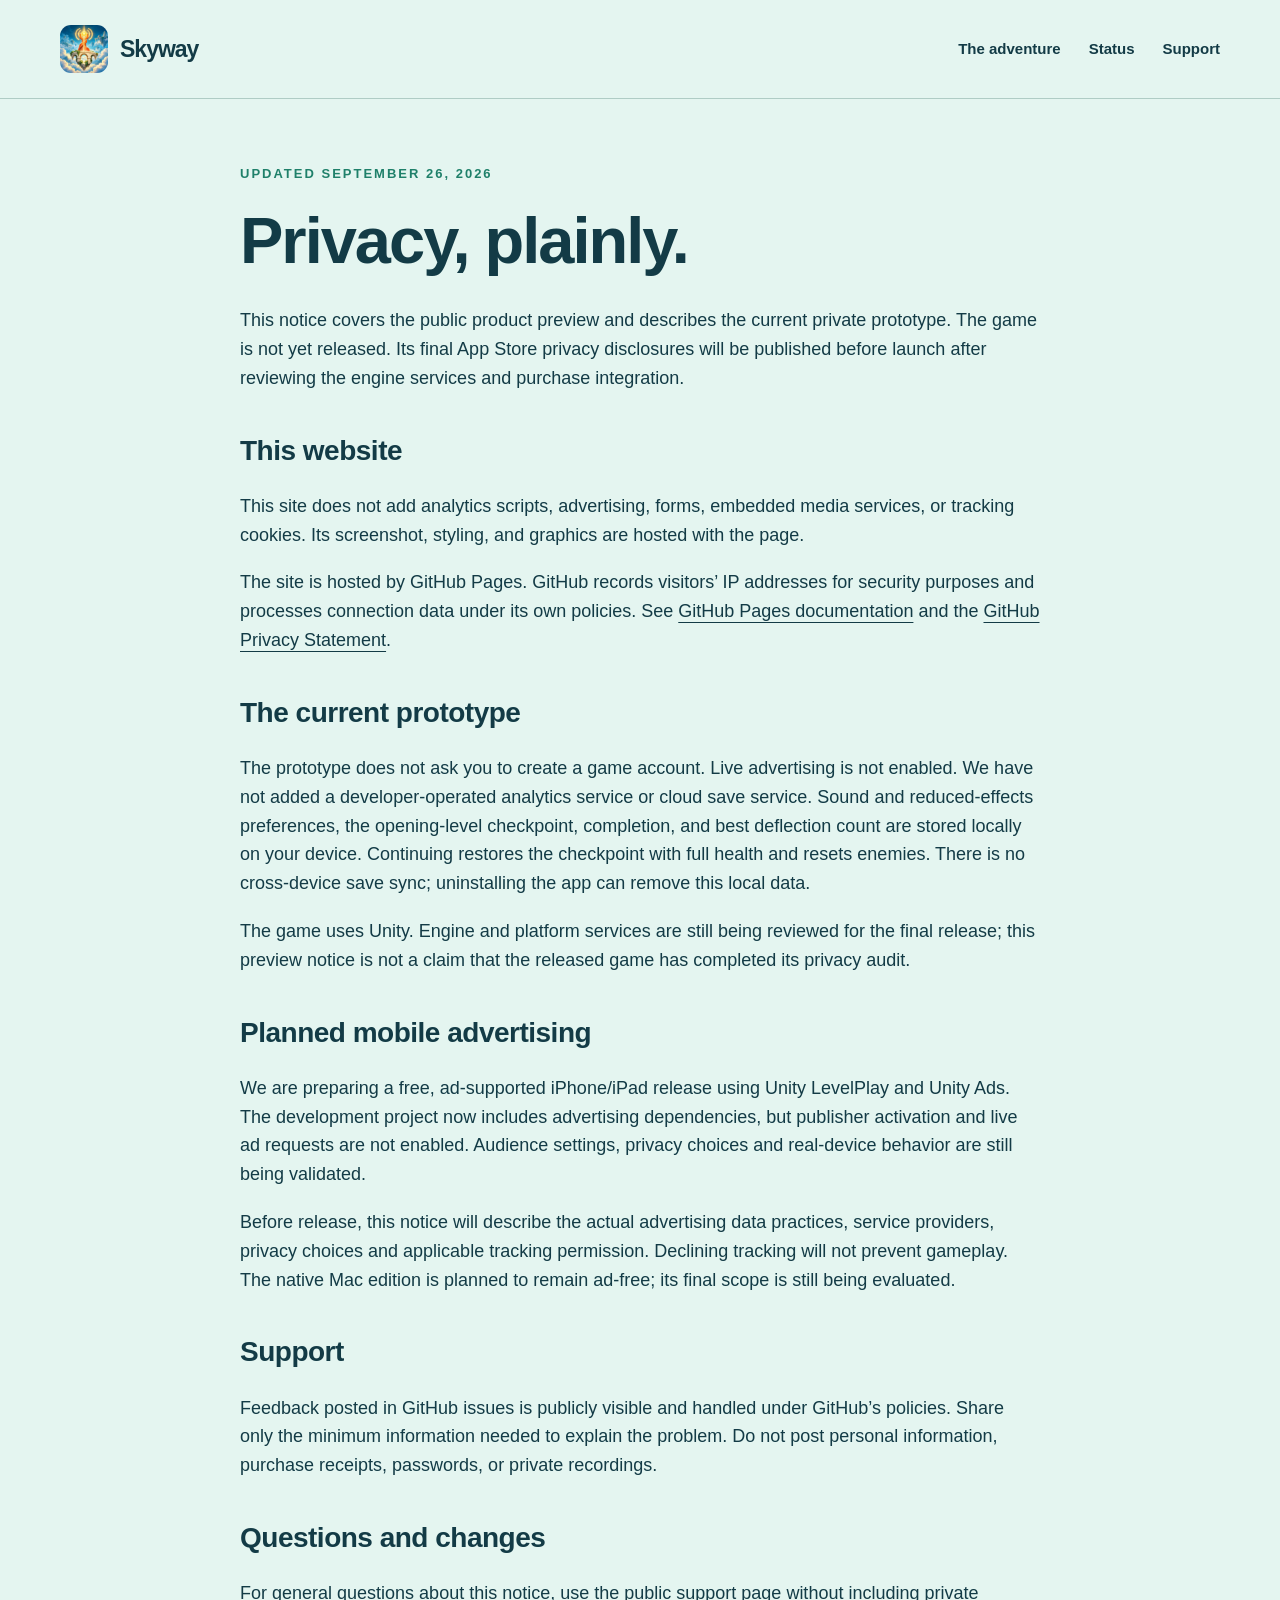
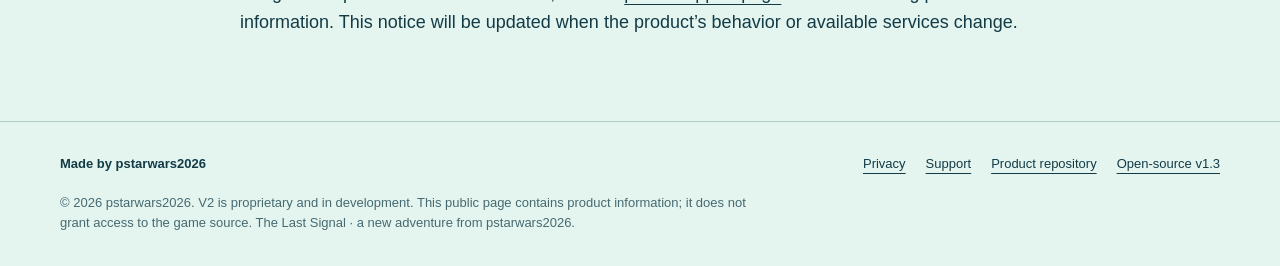
==== commit 36c9e468: "Use the Skyway beacon app icon across public pages" ====
--- a/privacy.html
+++ b/privacy.html
@@ -1 +1 @@
-<!doctype html><html lang="en"><head><meta charset="utf-8"><meta name="viewport" content="width=device-width,initial-scale=1"><meta name="description" content="Privacy information for this product preview website and the private Skyway prototype."><meta name="theme-color" content="#e4f5f0"><title>Privacy notice · Skyway</title><link rel="stylesheet" href="style.css"><link rel="icon" href="assets/mark.svg" type="image/svg+xml"></head><body><a class="skip" href="#main">Skip to content</a><header><nav class="wrap" aria-label="Main navigation"><a class="brand" href="./">Skyway <span>↗</span></a><div class="navlinks"><a href="./#adventure">The adventure</a><a href="status.html">Status</a><a href="support.html">Support</a></div></nav></header><main id="main" class="content wrap"><p class="eyebrow">Updated September 26, 2026</p><h1>Privacy, plainly.</h1><p>This notice covers the public product preview and describes the current private prototype. The game is not yet released. Its final App Store privacy disclosures will be published before launch after reviewing the engine services and purchase integration.</p><h2>This website</h2><p>This site does not add analytics scripts, advertising, forms, embedded media services, or tracking cookies. Its screenshot, styling, and graphics are hosted with the page.</p><p>The site is hosted by GitHub Pages. GitHub records visitors’ IP addresses for security purposes and processes connection data under its own policies. See <a href="https://docs.github.com/en/pages/getting-started-with-github-pages/what-is-github-pages">GitHub Pages documentation</a> and the <a href="https://docs.github.com/en/site-policy/privacy-policies/github-general-privacy-statement">GitHub Privacy Statement</a>.</p><h2>The current prototype</h2><p>The prototype does not ask you to create a game account. Live advertising is not enabled. We have not added a developer-operated analytics service or cloud save service. Sound and reduced-effects preferences, the opening-level checkpoint, completion, and best deflection count are stored locally on your device. Continuing restores the checkpoint with full health and resets enemies. There is no cross-device save sync; uninstalling the app can remove this local data.</p><p>The game uses Unity. Engine and platform services are still being reviewed for the final release; this preview notice is not a claim that the released game has completed its privacy audit.</p><h2>Planned mobile advertising</h2><p>We are preparing a free, ad-supported iPhone/iPad release using Unity LevelPlay and Unity Ads. The development project now includes advertising dependencies, but publisher activation and live ad requests are not enabled. Audience settings, privacy choices and real-device behavior are still being validated.</p><p>Before release, this notice will describe the actual advertising data practices, service providers, privacy choices and applicable tracking permission. Declining tracking will not prevent gameplay. The native Mac edition is planned to remain ad-free; its final scope is still being evaluated.</p><h2>Support</h2><p>Feedback posted in GitHub issues is publicly visible and handled under GitHub’s policies. Share only the minimum information needed to explain the problem. Do not post personal information, purchase receipts, passwords, or private recordings.</p><h2>Questions and changes</h2><p>For general questions about this notice, use the <a href="https://github.com/pstarwars2026/skyway/issues/new/choose">public support page</a> without including private information. This notice will be updated when the product’s behavior or available services change.</p></main><footer><div class="wrap"><div class="footrow"><strong>Made by pstarwars2026</strong><div class="footlinks"><a href="privacy.html">Privacy</a><a href="support.html">Support</a><a href="https://github.com/pstarwars2026/skyway">Product repository</a><a href="https://github.com/pstarwars2026/contra-run">Open-source v1.3</a></div></div><p>© 2026 pstarwars2026. V2 is proprietary and in development. This public page contains product information; it does not grant access to the game source. The Last Signal · a new adventure from pstarwars2026.</p></div></footer></body></html>+<!doctype html><html lang="en"><head><meta charset="utf-8"><meta name="viewport" content="width=device-width,initial-scale=1"><meta name="description" content="Privacy information for this product preview website and the private Skyway prototype."><meta name="theme-color" content="#e4f5f0"><title>Privacy notice · Skyway</title><link rel="stylesheet" href="style.css"><link rel="icon" href="assets/skyway-icon.png" type="image/png"><link rel="apple-touch-icon" href="assets/skyway-icon.png"></head><body><a class="skip" href="#main">Skip to content</a><header><nav class="wrap" aria-label="Main navigation"><a class="brand" href="./"><img src="assets/skyway-icon.png" alt="" width="48" height="48">Skyway</a><div class="navlinks"><a href="./#adventure">The adventure</a><a href="status.html">Status</a><a href="support.html">Support</a></div></nav></header><main id="main" class="content wrap"><p class="eyebrow">Updated September 26, 2026</p><h1>Privacy, plainly.</h1><p>This notice covers the public product preview and describes the current private prototype. The game is not yet released. Its final App Store privacy disclosures will be published before launch after reviewing the engine services and purchase integration.</p><h2>This website</h2><p>This site does not add analytics scripts, advertising, forms, embedded media services, or tracking cookies. Its screenshot, styling, and graphics are hosted with the page.</p><p>The site is hosted by GitHub Pages. GitHub records visitors’ IP addresses for security purposes and processes connection data under its own policies. See <a href="https://docs.github.com/en/pages/getting-started-with-github-pages/what-is-github-pages">GitHub Pages documentation</a> and the <a href="https://docs.github.com/en/site-policy/privacy-policies/github-general-privacy-statement">GitHub Privacy Statement</a>.</p><h2>The current prototype</h2><p>The prototype does not ask you to create a game account. Live advertising is not enabled. We have not added a developer-operated analytics service or cloud save service. Sound and reduced-effects preferences, the opening-level checkpoint, completion, and best deflection count are stored locally on your device. Continuing restores the checkpoint with full health and resets enemies. There is no cross-device save sync; uninstalling the app can remove this local data.</p><p>The game uses Unity. Engine and platform services are still being reviewed for the final release; this preview notice is not a claim that the released game has completed its privacy audit.</p><h2>Planned mobile advertising</h2><p>We are preparing a free, ad-supported iPhone/iPad release using Unity LevelPlay and Unity Ads. The development project now includes advertising dependencies, but publisher activation and live ad requests are not enabled. Audience settings, privacy choices and real-device behavior are still being validated.</p><p>Before release, this notice will describe the actual advertising data practices, service providers, privacy choices and applicable tracking permission. Declining tracking will not prevent gameplay. The native Mac edition is planned to remain ad-free; its final scope is still being evaluated.</p><h2>Support</h2><p>Feedback posted in GitHub issues is publicly visible and handled under GitHub’s policies. Share only the minimum information needed to explain the problem. Do not post personal information, purchase receipts, passwords, or private recordings.</p><h2>Questions and changes</h2><p>For general questions about this notice, use the <a href="https://github.com/pstarwars2026/skyway/issues/new/choose">public support page</a> without including private information. This notice will be updated when the product’s behavior or available services change.</p></main><footer><div class="wrap"><div class="footrow"><strong>Made by pstarwars2026</strong><div class="footlinks"><a href="privacy.html">Privacy</a><a href="support.html">Support</a><a href="https://github.com/pstarwars2026/skyway">Product repository</a><a href="https://github.com/pstarwars2026/contra-run">Open-source v1.3</a></div></div><p>© 2026 pstarwars2026. V2 is proprietary and in development. This public page contains product information; it does not grant access to the game source. The Last Signal · a new adventure from pstarwars2026.</p></div></footer></body></html>
--- a/style.css
+++ b/style.css
@@ -2,3 +2,5 @@
 :root{--sky:#e4f5f0;--ink:#133b46;--coral:#ff614b;--sun:#f3ca65;--green:#1f806a;--paper:#fcfffe;--line:#afccc5;color-scheme:light}*{box-sizing:border-box}html{scroll-behavior:smooth}body{margin:0;background:var(--sky);color:var(--ink);font:18px/1.6 Avenir Next,Avenir,Segoe UI,sans-serif}a{color:inherit;text-underline-offset:5px}a:hover{color:var(--green)}a:focus-visible,summary:focus-visible{outline:3px solid var(--coral);outline-offset:5px}.skip{position:absolute;left:20px;top:-100px;background:white;padding:8px;z-index:10}.skip:focus{top:12px}.wrap{width:min(1160px,calc(100% - 48px));margin:auto}header{padding:25px 0;border-bottom:1px solid var(--line)}nav{display:flex;align-items:center;justify-content:space-between;gap:20px}.brand{font-weight:850;font-size:23px;text-decoration:none;letter-spacing:-1px}.brand span{background:var(--coral);color:var(--ink);padding:2px 9px;margin-left:8px;border-radius:4px;font-size:16px;letter-spacing:0}.navlinks{display:flex;gap:28px;font-size:15px;font-weight:700}.navlinks a{text-decoration:none}.eyebrow{font-size:13px;text-transform:uppercase;letter-spacing:2px;font-weight:800;color:var(--green)}.hero{padding:70px 0 40px}.hero-copy{display:grid;grid-template-columns:1.2fr 1fr;gap:60px;align-items:end}.hero h1{font-family:Avenir Next Condensed,Impact,Arial Narrow,sans-serif;font-size:clamp(56px,7.7vw,102px);line-height:.98;letter-spacing:-3px;margin:22px 0 25px;font-weight:900}.hero h1 span{color:var(--green)}.lede{font-size:20px;max-width:510px;margin:0 0 24px}.status-tag{display:inline-flex;align-items:center;gap:9px;font-size:13px;letter-spacing:.5px;font-weight:800;padding:7px 12px;border:1px solid var(--line);border-radius:30px}.status-tag:before{content:"";width:8px;height:8px;background:var(--coral);border-radius:50%}.actions{display:flex;gap:22px;align-items:center;flex-wrap:wrap;margin:25px 0}.button{display:inline-block;background:var(--ink);color:var(--paper);padding:13px 21px;text-decoration:none;border-radius:5px;font-size:15px;font-weight:800}.button:hover{background:var(--green);color:white}.note{font-size:14px;line-height:1.5;color:#466970}.screen{margin:40px 0 0;background:var(--ink);border:10px solid var(--ink);border-radius:8px;box-shadow:12px 12px 0 var(--sun);overflow:hidden}.screen figcaption{display:flex;justify-content:space-between;gap:15px;color:var(--paper);font:12px/1.5 Avenir Next,sans-serif;padding:5px 7px 14px;text-transform:uppercase;letter-spacing:1px}.screen img,.screen video{width:100%;height:auto;display:block;border-radius:2px}.sequence{display:grid;grid-template-columns:repeat(3,1fr);gap:35px;padding:65px 0}.sequence article{border-top:4px solid var(--green);padding-top:15px}.sequence article:nth-child(2){border-color:var(--coral)}.sequence article:nth-child(3){border-color:var(--sun)}h2{font-size:clamp(29px,4vw,46px);line-height:1.15;letter-spacing:-1px;margin:12px 0 25px}h3{font-size:23px;line-height:1.3;margin:0 0 12px}p{margin:0 0 19px}.sequence p{font-size:16px;max-width:320px}.band{background:var(--paper);border-top:1px solid var(--line);border-bottom:1px solid var(--line);padding:70px 0}.split{display:grid;grid-template-columns:1fr 1.3fr;gap:65px}.tiers{display:grid;grid-template-columns:1fr 1fr;gap:30px}.tier{border-left:3px solid var(--green);padding-left:22px}.tier:last-child{border-color:var(--coral)}.tier ul{padding-left:20px;font-size:16px}.small{font-size:14px}.section{padding:65px 0}.status-list{margin:25px 0;list-style:none;padding:0}.status-list li{display:grid;grid-template-columns:180px 1fr;gap:25px;border-top:1px solid var(--line);padding:18px 0;font-size:17px}.status-list strong{color:var(--green)}.content{max-width:800px;padding-top:65px;padding-bottom:65px}.content h1{font-size:clamp(40px,6vw,65px);line-height:1.1;letter-spacing:-2px;margin:20px 0 30px}.content h2{font-size:28px;letter-spacing:-.5px;margin-top:42px}.content h3{font-size:21px;margin-top:28px}.content ul{padding-left:23px}.callout{padding:24px;background:var(--paper);border-left:4px solid var(--coral);margin:26px 0}table{border-collapse:collapse;width:100%;font-size:16px;margin:20px 0}th,td{text-align:left;border-bottom:1px solid var(--line);padding:13px 12px 13px 0;vertical-align:top}footer{border-top:1px solid var(--line);padding:32px 0;font-size:13px}.footrow{display:flex;justify-content:space-between;gap:25px}.footlinks{display:flex;gap:20px;flex-wrap:wrap}footer p{max-width:700px;margin:18px 0 0;color:#466970}@media(max-width:760px){.wrap{width:calc(100% - 36px)}nav{align-items:flex-start;gap:18px;flex-direction:column}.navlinks{gap:22px}.hero{padding-top:42px}.hero-copy,.split{grid-template-columns:1fr;gap:20px}.hero h1{letter-spacing:-2px;margin-top:18px}.lede{font-size:18px}.screen{border-width:6px;margin-top:25px;box-shadow:6px 6px 0 var(--sun)}.screen figcaption{font-size:9px;padding-bottom:8px;letter-spacing:.5px}.sequence{grid-template-columns:1fr;gap:26px;padding:45px 0}.sequence p{max-width:none}.tiers{gap:22px}.band,.section{padding:45px 0}.status-list li{grid-template-columns:1fr;gap:7px}.footrow{flex-direction:column}.content{padding-top:40px}.content h1{letter-spacing:-1px}}@media(max-width:410px){.tiers{grid-template-columns:1fr}.navlinks{font-size:14px;gap:18px}}@media(prefers-reduced-motion:reduce){html{scroll-behavior:auto}}
 
 .clip-note{color:var(--paper);font-size:13px;line-height:1.5;margin:12px 7px 5px}
+
+.brand{display:inline-flex;align-items:center;gap:12px}.brand img{border-radius:11px;flex:none}
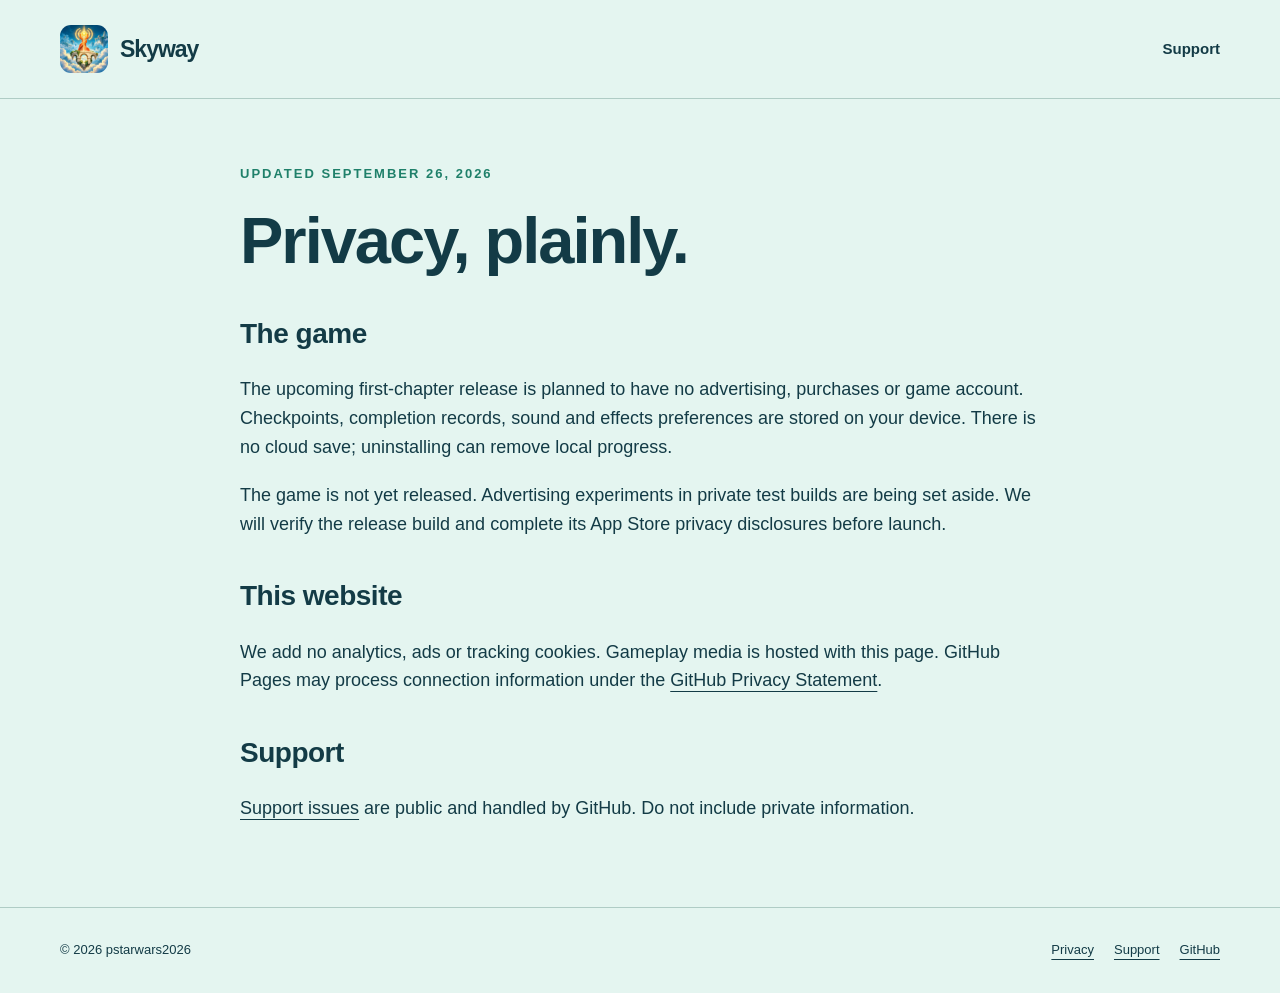
==== commit f6ec12cf: "Simplify public pages for free ad-free first chapter" ====
--- a/privacy.html
+++ b/privacy.html
@@ -1 +1 @@
-<!doctype html><html lang="en"><head><meta charset="utf-8"><meta name="viewport" content="width=device-width,initial-scale=1"><meta name="description" content="Privacy information for this product preview website and the private Skyway prototype."><meta name="theme-color" content="#e4f5f0"><title>Privacy notice · Skyway</title><link rel="stylesheet" href="style.css"><link rel="icon" href="assets/skyway-icon.png" type="image/png"><link rel="apple-touch-icon" href="assets/skyway-icon.png"></head><body><a class="skip" href="#main">Skip to content</a><header><nav class="wrap" aria-label="Main navigation"><a class="brand" href="./"><img src="assets/skyway-icon.png" alt="" width="48" height="48">Skyway</a><div class="navlinks"><a href="./#adventure">The adventure</a><a href="status.html">Status</a><a href="support.html">Support</a></div></nav></header><main id="main" class="content wrap"><p class="eyebrow">Updated September 26, 2026</p><h1>Privacy, plainly.</h1><p>This notice covers the public product preview and describes the current private prototype. The game is not yet released. Its final App Store privacy disclosures will be published before launch after reviewing the engine services and purchase integration.</p><h2>This website</h2><p>This site does not add analytics scripts, advertising, forms, embedded media services, or tracking cookies. Its screenshot, styling, and graphics are hosted with the page.</p><p>The site is hosted by GitHub Pages. GitHub records visitors’ IP addresses for security purposes and processes connection data under its own policies. See <a href="https://docs.github.com/en/pages/getting-started-with-github-pages/what-is-github-pages">GitHub Pages documentation</a> and the <a href="https://docs.github.com/en/site-policy/privacy-policies/github-general-privacy-statement">GitHub Privacy Statement</a>.</p><h2>The current prototype</h2><p>The prototype does not ask you to create a game account. Live advertising is not enabled. We have not added a developer-operated analytics service or cloud save service. Sound and reduced-effects preferences, the opening-level checkpoint, completion, and best deflection count are stored locally on your device. Continuing restores the checkpoint with full health and resets enemies. There is no cross-device save sync; uninstalling the app can remove this local data.</p><p>The game uses Unity. Engine and platform services are still being reviewed for the final release; this preview notice is not a claim that the released game has completed its privacy audit.</p><h2>Planned mobile advertising</h2><p>We are preparing a free, ad-supported iPhone/iPad release using Unity LevelPlay and Unity Ads. The development project now includes advertising dependencies, but publisher activation and live ad requests are not enabled. Audience settings, privacy choices and real-device behavior are still being validated.</p><p>Before release, this notice will describe the actual advertising data practices, service providers, privacy choices and applicable tracking permission. Declining tracking will not prevent gameplay. The native Mac edition is planned to remain ad-free; its final scope is still being evaluated.</p><h2>Support</h2><p>Feedback posted in GitHub issues is publicly visible and handled under GitHub’s policies. Share only the minimum information needed to explain the problem. Do not post personal information, purchase receipts, passwords, or private recordings.</p><h2>Questions and changes</h2><p>For general questions about this notice, use the <a href="https://github.com/pstarwars2026/skyway/issues/new/choose">public support page</a> without including private information. This notice will be updated when the product’s behavior or available services change.</p></main><footer><div class="wrap"><div class="footrow"><strong>Made by pstarwars2026</strong><div class="footlinks"><a href="privacy.html">Privacy</a><a href="support.html">Support</a><a href="https://github.com/pstarwars2026/skyway">Product repository</a><a href="https://github.com/pstarwars2026/contra-run">Open-source v1.3</a></div></div><p>© 2026 pstarwars2026. V2 is proprietary and in development. This public page contains product information; it does not grant access to the game source. The Last Signal · a new adventure from pstarwars2026.</p></div></footer></body></html>+<!doctype html><html lang="en"><head><meta charset="utf-8"><meta name="viewport" content="width=device-width,initial-scale=1"><meta name="description" content="A skyway adventure. The first chapter is planned as a free, ad-free release for iPhone, iPad and Mac."><meta name="theme-color" content="#e4f5f0"><title>Privacy · Skyway</title><link rel="stylesheet" href="style.css"><link rel="icon" href="assets/skyway-icon.png" type="image/png"><link rel="apple-touch-icon" href="assets/skyway-icon.png"></head><body><a class="skip" href="#main">Skip to content</a><header><nav class="wrap" aria-label="Main navigation"><a class="brand" href="./"><img src="assets/skyway-icon.png" alt="" width="48" height="48">Skyway</a><div class="navlinks"><a href="support.html">Support</a></div></nav></header><main id="main" class="content wrap"><p class="eyebrow">Updated September 26, 2026</p><h1>Privacy, plainly.</h1><h2>The game</h2><p>The upcoming first-chapter release is planned to have no advertising, purchases or game account. Checkpoints, completion records, sound and effects preferences are stored on your device. There is no cloud save; uninstalling can remove local progress.</p><p>The game is not yet released. Advertising experiments in private test builds are being set aside. We will verify the release build and complete its App Store privacy disclosures before launch.</p><h2>This website</h2><p>We add no analytics, ads or tracking cookies. Gameplay media is hosted with this page. GitHub Pages may process connection information under the <a href="https://docs.github.com/en/site-policy/privacy-policies/github-general-privacy-statement">GitHub Privacy Statement</a>.</p><h2>Support</h2><p><a href="https://github.com/pstarwars2026/skyway/issues/new/choose">Support issues</a> are public and handled by GitHub. Do not include private information.</p></main><footer><div class="wrap footrow"><span>© 2026 pstarwars2026</span><div class="footlinks"><a href="privacy.html">Privacy</a><a href="support.html">Support</a><a href="https://github.com/pstarwars2026/skyway">GitHub</a></div></div></footer></body></html>
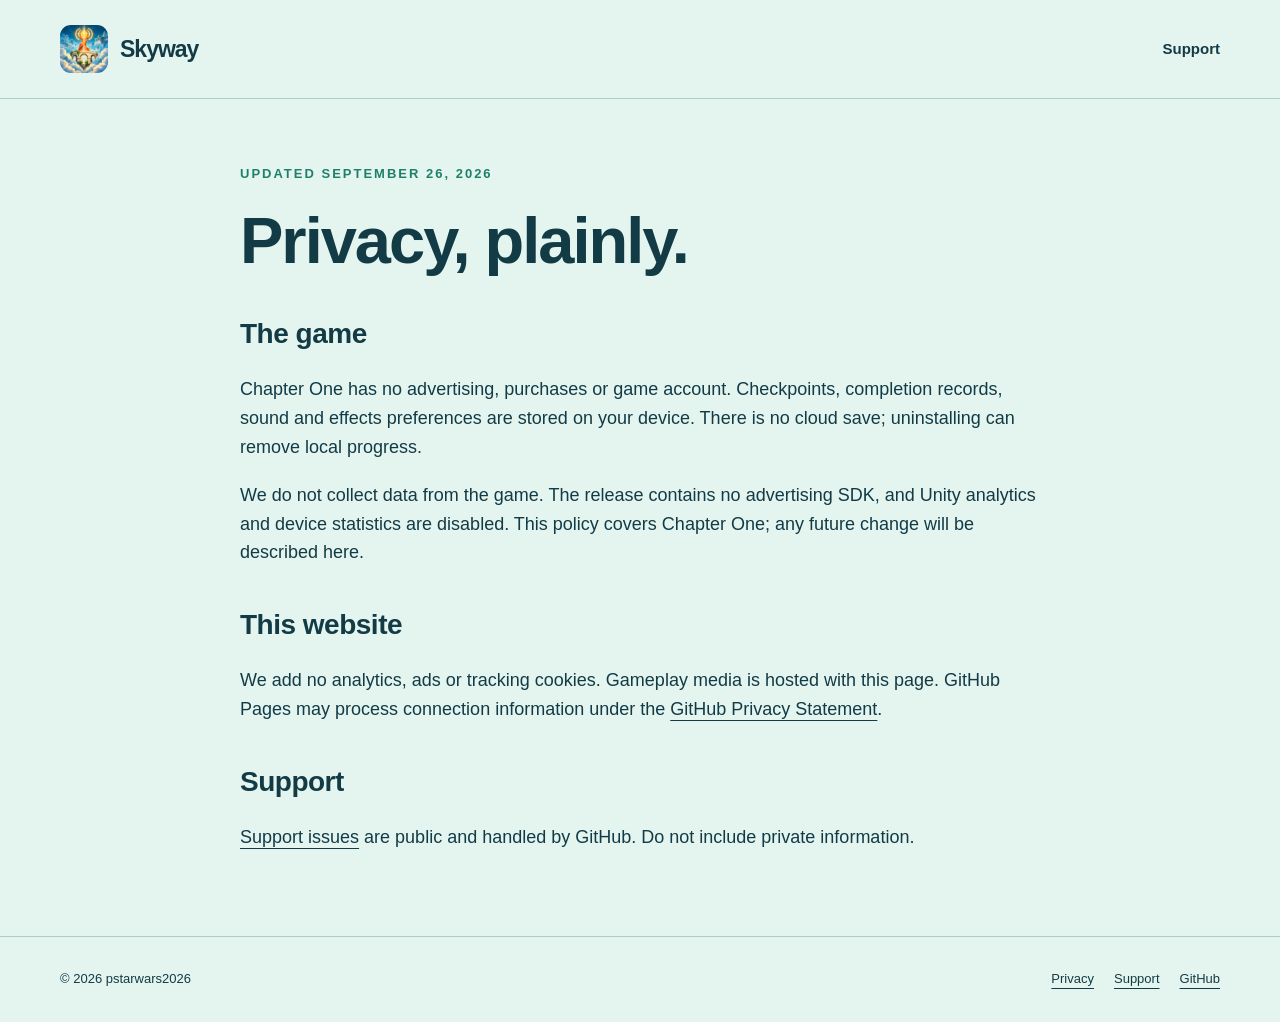
==== commit d1fc2117: "Align privacy notice with verified ad-free Chapter One build" ====
--- a/privacy.html
+++ b/privacy.html
@@ -1 +1 @@
-<!doctype html><html lang="en"><head><meta charset="utf-8"><meta name="viewport" content="width=device-width,initial-scale=1"><meta name="description" content="A skyway adventure. The first chapter is planned as a free, ad-free release for iPhone, iPad and Mac."><meta name="theme-color" content="#e4f5f0"><title>Privacy · Skyway</title><link rel="stylesheet" href="style.css"><link rel="icon" href="assets/skyway-icon.png" type="image/png"><link rel="apple-touch-icon" href="assets/skyway-icon.png"></head><body><a class="skip" href="#main">Skip to content</a><header><nav class="wrap" aria-label="Main navigation"><a class="brand" href="./"><img src="assets/skyway-icon.png" alt="" width="48" height="48">Skyway</a><div class="navlinks"><a href="support.html">Support</a></div></nav></header><main id="main" class="content wrap"><p class="eyebrow">Updated September 26, 2026</p><h1>Privacy, plainly.</h1><h2>The game</h2><p>The upcoming first-chapter release is planned to have no advertising, purchases or game account. Checkpoints, completion records, sound and effects preferences are stored on your device. There is no cloud save; uninstalling can remove local progress.</p><p>The game is not yet released. Advertising experiments in private test builds are being set aside. We will verify the release build and complete its App Store privacy disclosures before launch.</p><h2>This website</h2><p>We add no analytics, ads or tracking cookies. Gameplay media is hosted with this page. GitHub Pages may process connection information under the <a href="https://docs.github.com/en/site-policy/privacy-policies/github-general-privacy-statement">GitHub Privacy Statement</a>.</p><h2>Support</h2><p><a href="https://github.com/pstarwars2026/skyway/issues/new/choose">Support issues</a> are public and handled by GitHub. Do not include private information.</p></main><footer><div class="wrap footrow"><span>© 2026 pstarwars2026</span><div class="footlinks"><a href="privacy.html">Privacy</a><a href="support.html">Support</a><a href="https://github.com/pstarwars2026/skyway">GitHub</a></div></div></footer></body></html>
+<!doctype html><html lang="en"><head><meta charset="utf-8"><meta name="viewport" content="width=device-width,initial-scale=1"><meta name="description" content="A skyway adventure. The first chapter is planned as a free, ad-free release for iPhone, iPad and Mac."><meta name="theme-color" content="#e4f5f0"><title>Privacy · Skyway</title><link rel="stylesheet" href="style.css"><link rel="icon" href="assets/skyway-icon.png" type="image/png"><link rel="apple-touch-icon" href="assets/skyway-icon.png"></head><body><a class="skip" href="#main">Skip to content</a><header><nav class="wrap" aria-label="Main navigation"><a class="brand" href="./"><img src="assets/skyway-icon.png" alt="" width="48" height="48">Skyway</a><div class="navlinks"><a href="support.html">Support</a></div></nav></header><main id="main" class="content wrap"><p class="eyebrow">Updated September 26, 2026</p><h1>Privacy, plainly.</h1><h2>The game</h2><p>Chapter One has no advertising, purchases or game account. Checkpoints, completion records, sound and effects preferences are stored on your device. There is no cloud save; uninstalling can remove local progress.</p><p>We do not collect data from the game. The release contains no advertising SDK, and Unity analytics and device statistics are disabled. This policy covers Chapter One; any future change will be described here.</p><h2>This website</h2><p>We add no analytics, ads or tracking cookies. Gameplay media is hosted with this page. GitHub Pages may process connection information under the <a href="https://docs.github.com/en/site-policy/privacy-policies/github-general-privacy-statement">GitHub Privacy Statement</a>.</p><h2>Support</h2><p><a href="https://github.com/pstarwars2026/skyway/issues/new/choose">Support issues</a> are public and handled by GitHub. Do not include private information.</p></main><footer><div class="wrap footrow"><span>© 2026 pstarwars2026</span><div class="footlinks"><a href="privacy.html">Privacy</a><a href="support.html">Support</a><a href="https://github.com/pstarwars2026/skyway">GitHub</a></div></div></footer></body></html>
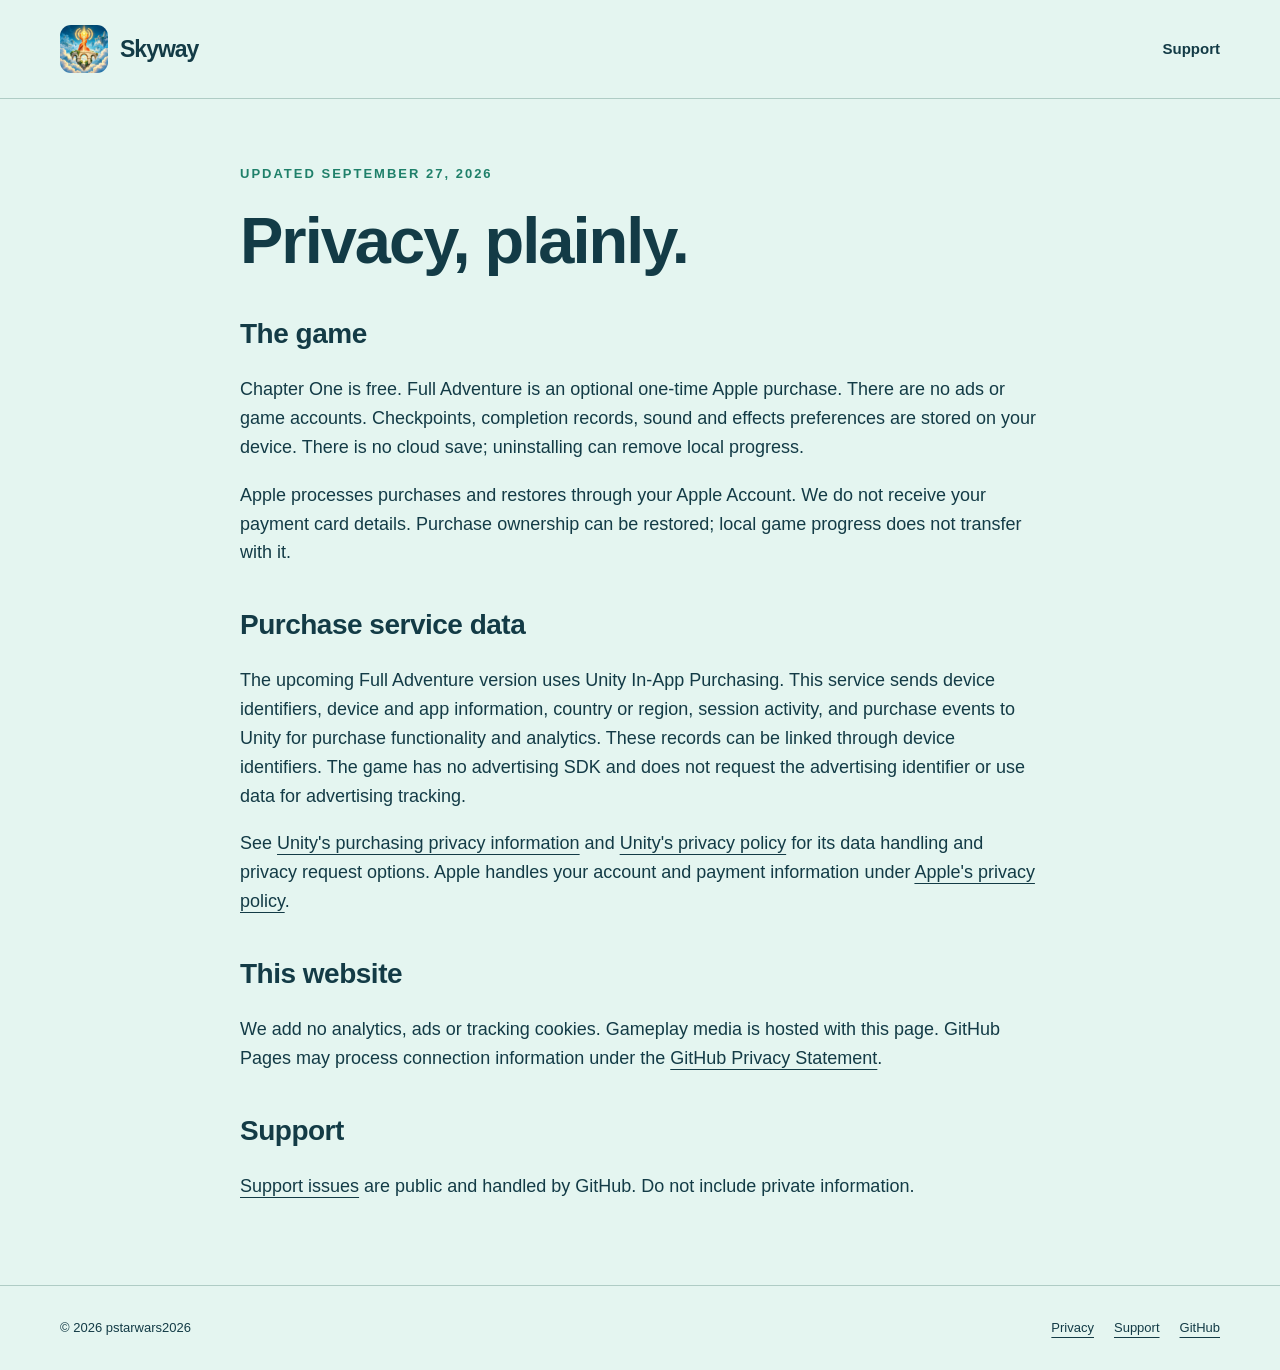
==== commit 77be7543: "Explain free chapter and Full Adventure purchase privacy" ====
--- a/privacy.html
+++ b/privacy.html
@@ -1 +1 @@
-<!doctype html><html lang="en"><head><meta charset="utf-8"><meta name="viewport" content="width=device-width,initial-scale=1"><meta name="description" content="A skyway adventure. The first chapter is planned as a free, ad-free release for iPhone, iPad and Mac."><meta name="theme-color" content="#e4f5f0"><title>Privacy · Skyway</title><link rel="stylesheet" href="style.css"><link rel="icon" href="assets/skyway-icon.png" type="image/png"><link rel="apple-touch-icon" href="assets/skyway-icon.png"></head><body><a class="skip" href="#main">Skip to content</a><header><nav class="wrap" aria-label="Main navigation"><a class="brand" href="./"><img src="assets/skyway-icon.png" alt="" width="48" height="48">Skyway</a><div class="navlinks"><a href="support.html">Support</a></div></nav></header><main id="main" class="content wrap"><p class="eyebrow">Updated September 26, 2026</p><h1>Privacy, plainly.</h1><h2>The game</h2><p>Chapter One has no advertising, purchases or game account. Checkpoints, completion records, sound and effects preferences are stored on your device. There is no cloud save; uninstalling can remove local progress.</p><p>We do not collect data from the game. The release contains no advertising SDK, and Unity analytics and device statistics are disabled. This policy covers Chapter One; any future change will be described here.</p><h2>This website</h2><p>We add no analytics, ads or tracking cookies. Gameplay media is hosted with this page. GitHub Pages may process connection information under the <a href="https://docs.github.com/en/site-policy/privacy-policies/github-general-privacy-statement">GitHub Privacy Statement</a>.</p><h2>Support</h2><p><a href="https://github.com/pstarwars2026/skyway/issues/new/choose">Support issues</a> are public and handled by GitHub. Do not include private information.</p></main><footer><div class="wrap footrow"><span>© 2026 pstarwars2026</span><div class="footlinks"><a href="privacy.html">Privacy</a><a href="support.html">Support</a><a href="https://github.com/pstarwars2026/skyway">GitHub</a></div></div></footer></body></html>
+<!doctype html><html lang="en"><head><meta charset="utf-8"><meta name="viewport" content="width=device-width,initial-scale=1"><meta name="description" content="A skyway adventure. Play Chapter One free, with an optional Full Adventure unlock. Coming to Apple devices."><meta name="theme-color" content="#e4f5f0"><title>Privacy · Skyway</title><link rel="stylesheet" href="style.css"><link rel="icon" href="assets/skyway-icon.png" type="image/png"><link rel="apple-touch-icon" href="assets/skyway-icon.png"></head><body><a class="skip" href="#main">Skip to content</a><header><nav class="wrap" aria-label="Main navigation"><a class="brand" href="./"><img src="assets/skyway-icon.png" alt="" width="48" height="48">Skyway</a><div class="navlinks"><a href="support.html">Support</a></div></nav></header><main id="main" class="content wrap"><p class="eyebrow">Updated September 27, 2026</p><h1>Privacy, plainly.</h1><h2>The game</h2><p>Chapter One is free. Full Adventure is an optional one-time Apple purchase. There are no ads or game accounts. Checkpoints, completion records, sound and effects preferences are stored on your device. There is no cloud save; uninstalling can remove local progress.</p><p>Apple processes purchases and restores through your Apple Account. We do not receive your payment card details. Purchase ownership can be restored; local game progress does not transfer with it.</p><h2>Purchase service data</h2><p>The upcoming Full Adventure version uses Unity In-App Purchasing. This service sends device identifiers, device and app information, country or region, session activity, and purchase events to Unity for purchase functionality and analytics. These records can be linked through device identifiers. The game has no advertising SDK and does not request the advertising identifier or use data for advertising tracking.</p><p>See <a href="https://docs.unity.com/en-us/iap/privacy-and-consent/overview">Unity's purchasing privacy information</a> and <a href="https://unity.com/legal/privacy-policy">Unity's privacy policy</a> for its data handling and privacy request options. Apple handles your account and payment information under <a href="https://www.apple.com/legal/privacy/">Apple's privacy policy</a>.</p><h2>This website</h2><p>We add no analytics, ads or tracking cookies. Gameplay media is hosted with this page. GitHub Pages may process connection information under the <a href="https://docs.github.com/en/site-policy/privacy-policies/github-general-privacy-statement">GitHub Privacy Statement</a>.</p><h2>Support</h2><p><a href="https://github.com/pstarwars2026/skyway/issues/new/choose">Support issues</a> are public and handled by GitHub. Do not include private information.</p></main><footer><div class="wrap footrow"><span>© 2026 pstarwars2026</span><div class="footlinks"><a href="privacy.html">Privacy</a><a href="support.html">Support</a><a href="https://github.com/pstarwars2026/skyway">GitHub</a></div></div></footer></body></html>
